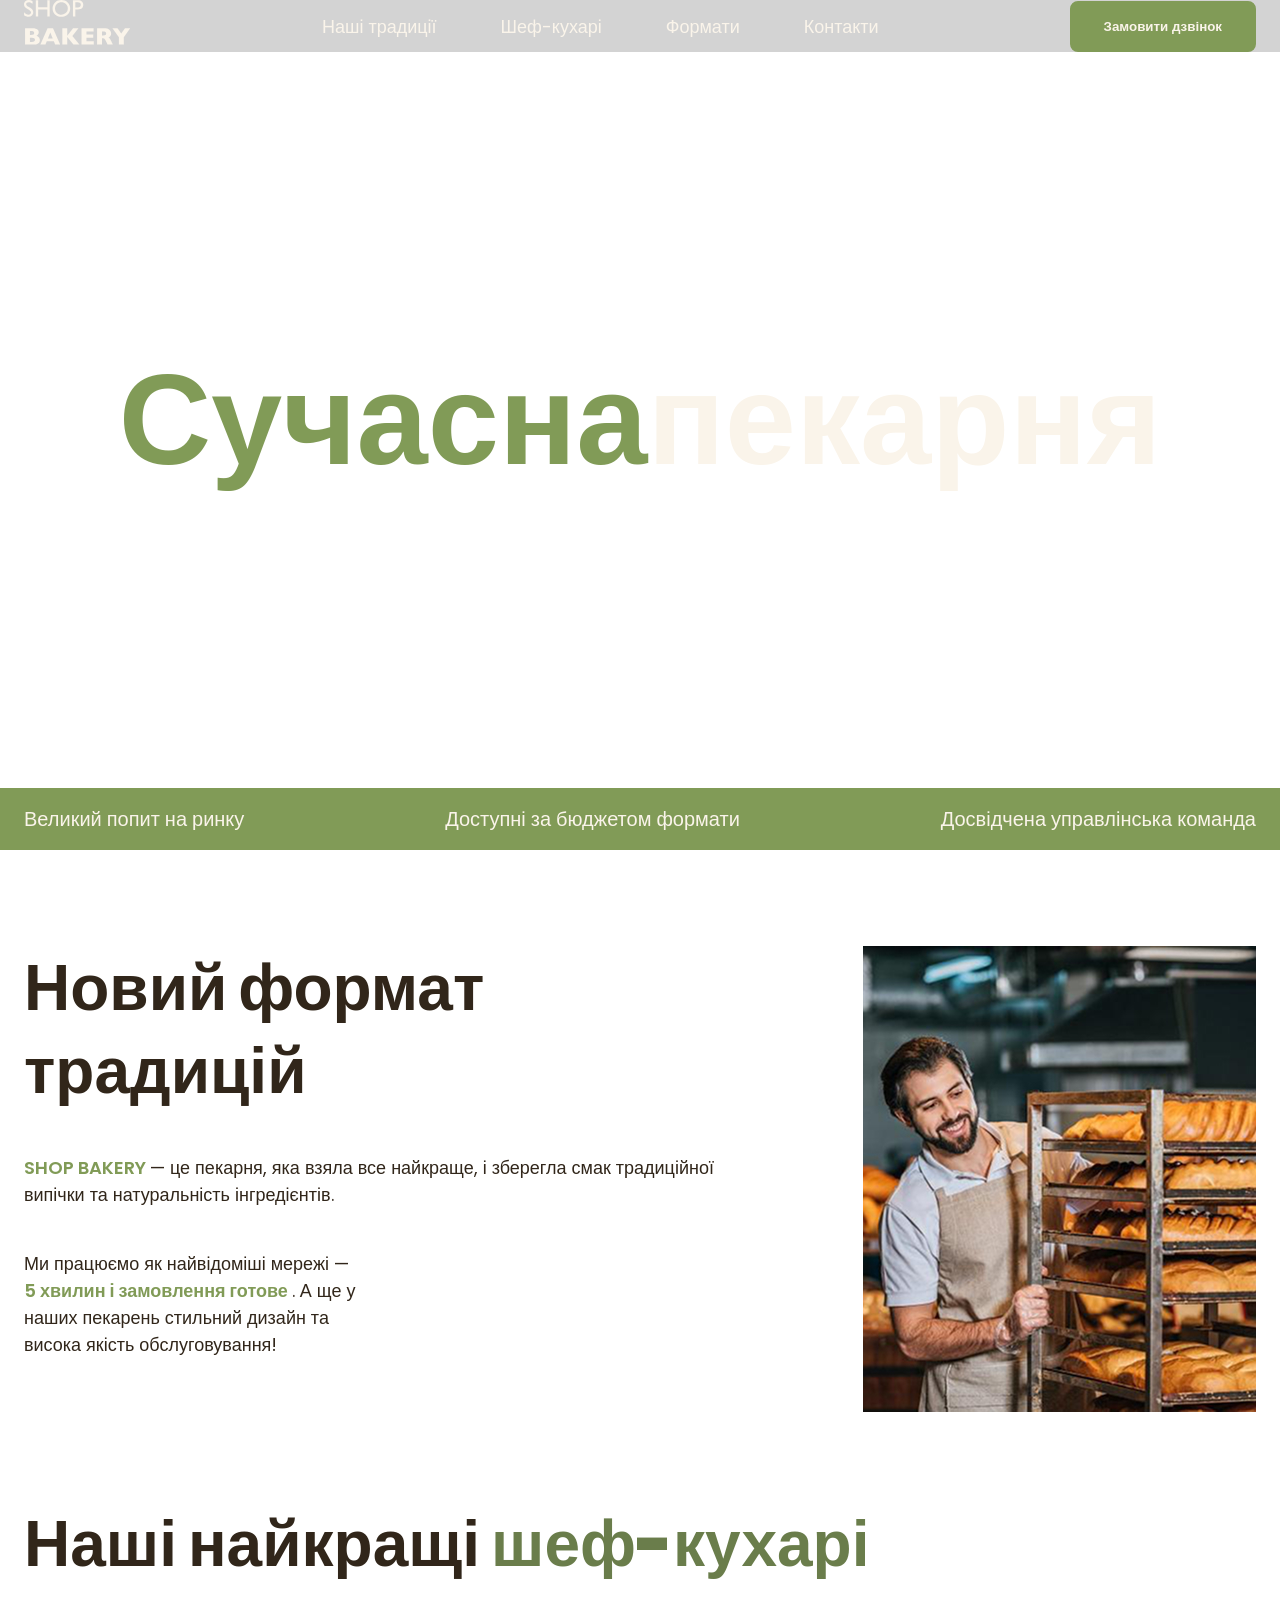
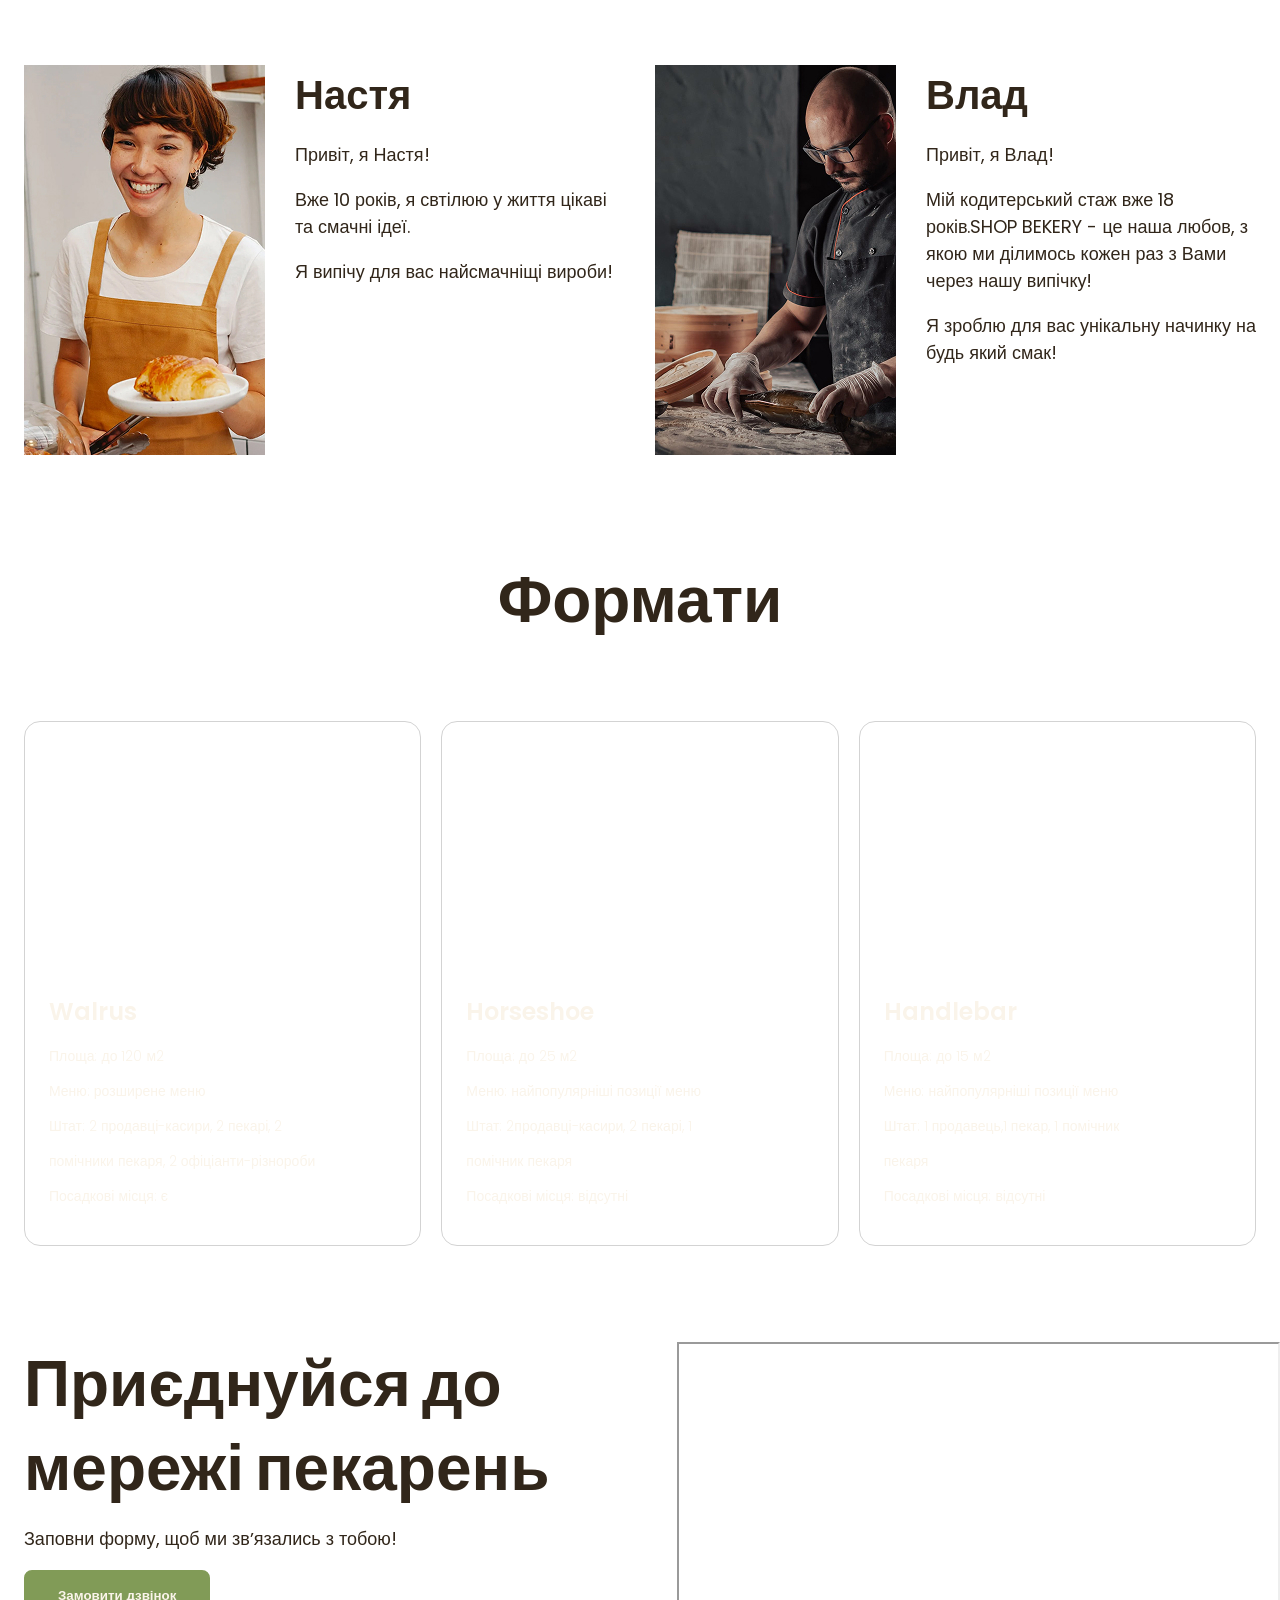
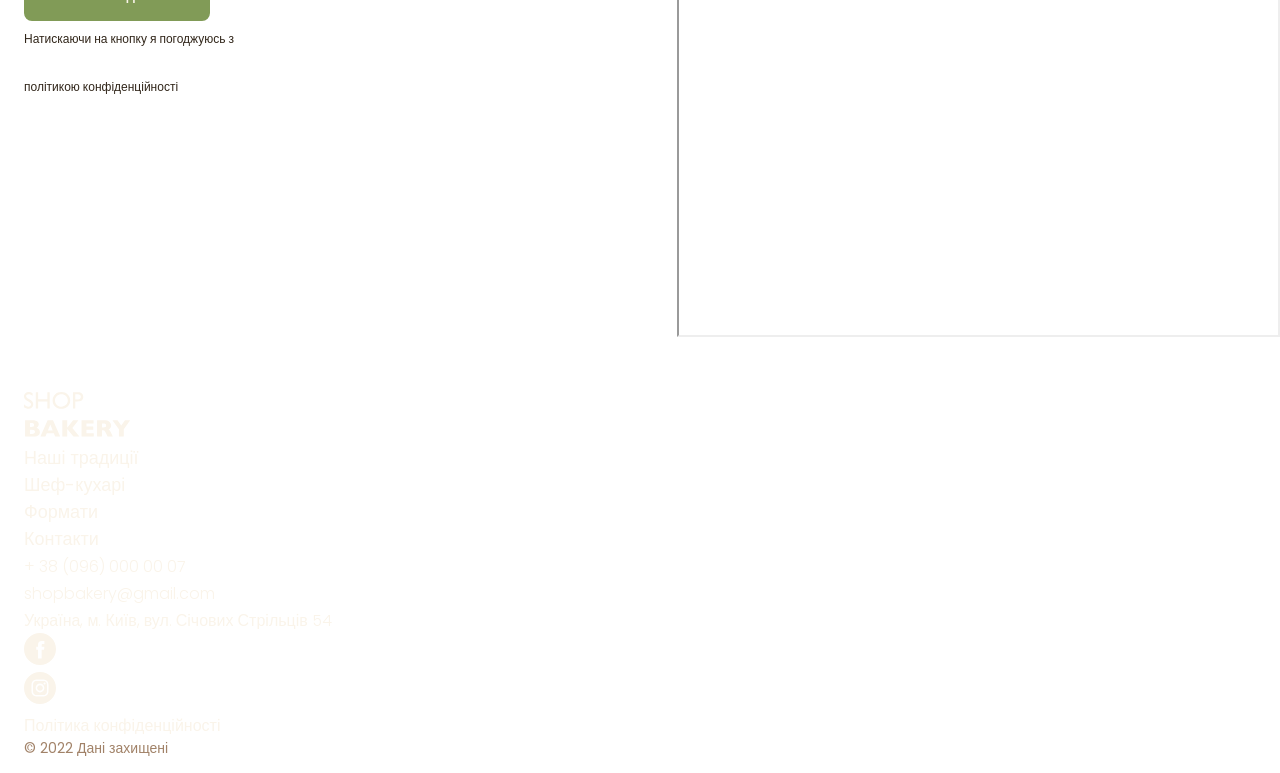
==== index.html @ 3a6d7697 "new css" ====
<!doctype html>
<html lang="uk">
  <head>
    <meta charset="UTF-8" />
    <meta http-equiv="X-UA-Compatible" content="IE=edge" />
    <meta name="viewport" content="width=device-width, initial-scale=1.0" />
    <title>Сучасна пекарня</title>
    <!-- styles -->
    <link rel="stylesheet" href="./css/styles.css" />
  </head>
  <body>
    <header class="header">
      <div class="container">
        <div class="header-container">
          <nav class="header-nav">
            <a href="./">
              <img src="./images/logo.svg" alt="логотип сучасної пекарні" />
            </a>
            <ul class="header-list">
              <li>
                <a class="link" href="#traditions-section">Наші традиції</a>
              </li>
              <li><a class="link" href="#chefs-section">Шеф-кухарі</a></li>
              <li><a class="link" href="#formats-section">Формати</a></li>
              <li><a class="link" href="#contacts-section">Контакти</a></li>
            </ul>
          </nav>
          <button class="button" type="button">Замовити дзвінок</button>
        </div>
      </div>
    </header>
    <main>
      <section class="hero-section">
        <div class="container">
          <h1 class="hero-title"><span class="accent">Сучасна</span>пекарня</h1>
        </div>
      </section>
      <section class="advantages-section" id="advantages-section">
        <div class="container">
          <h2 class="sr-only">Наші переваги</h2>
          <ul class="traditions-list">
            <li class="traditions-item">Великий попит на ринку</li>
            <li class="traditions-item">Доступні за бюджетом формати</li>
            <li class="traditions-item">Досвідчена управлінська команда</li>
          </ul>
        </div>
      </section>
      <section class="traditions-section section" id="traditions-section">
        <div class="container">
          <div class="traditions-container">
            <div class="traditions-content">
              <h2 class="traditions-title sections-title">
                Новий формат традицій
              </h2>
              <p class="sections-text">
                <span class="accent">
                  <span class="accent-uppercase"> shop bakery </span>
                </span>
                — це пекарня, яка взяла все найкраще, і зберегла смак
                традиційної випічки та натуральність інгредієнтів.
              </p>
              <p class="sections-text sections-text-limited">
                Ми працюємо як найвідоміші мережі —
                <span class="accent"> 5 хвилин і замовлення готове </span>. А ще
                у наших пекарень стильний дизайн та висока якість
                обслуговування!
              </p>
            </div>
            <img src="./images/image 1560.jpg" alt="фото сучасної пекарні" />
          </div>
        </div>
      </section>
      <section class="section" id="chefs-section">
        <div class="container">
          <h2 class="chefs-title sections-title">
            Наші найкращі <span class="accent">шеф-кухарі</span>
          </h2>
          <ul class="chefs-list">
            <li class="chef-item">
              <article class="chef">
                <div class="chef-photo">
                  <img
                    src="./images/image 1561.jpg"
                    alt="фото шеф-кухаря один"
                  />
                </div>
                <div class="chef-content">
                  <h3 class="chef-title">Настя</h3>
                  <p>Привіт, я Настя!</p>
                  <p>Вже 10 років, я свтілюю у життя цікаві та смачні ідеї.</p>
                  <p>Я випічу для вас найсмачніщі вироби!</p>
                </div>
              </article>
            </li>
            <li class="chef-item">
              <article class="chef">
                <div class="chef-photo">
                  <img
                    src="./images/image 1562.jpg"
                    alt="фото шеф-кухаря два"
                  />
                </div>
                <div class="chef-content">
                  <h3 class="chef-title">Влад</h3>
                  <p>Привіт, я Влад!</p>
                  <p>
                    Мій кодитерський стаж вже 18 років.SHOP BEKERY - це наша
                    любов, з якою ми ділимось кожен раз з Вами через нашу
                    випічку!
                  </p>
                  <p>Я зроблю для вас унікальну начинку на будь який смак!</p>
                </div>
              </article>
            </li>
          </ul>
        </div>
      </section>
      <section class="section" id="formats-section">
        <div class="container">
          <h2 class="formats-title sections-title">Формати</h2>
          <ul class="formats-list">
            <li class="format-item">
              <article class="format">
                <h3 class="format-title" lang="en">Walrus</h3>
                <div class="format-text">
                  <p>Площа: до 120 м2</p>
                  <p>Меню: розширене меню</p>
                  <p>Штат: 2 продавці-касири, 2 пекарі, 2</p>
                  <p>помічники пекаря, 2 офіціанти-різнороби</p>
                  <p>Посадкові місця: є</p>
                </div>
              </article>
            </li>
            <li class="format-item">
              <article class="format">
                <h3 class="format-title" lang="en">Horseshoe</h3>
                <div class="format-text">
                  <p>Площа: до 25 м2</p>
                  <p>Меню: найпопулярніші позиції меню</p>
                  <p>Штат: 2продавці-касири, 2 пекарі, 1</p>
                  <p>помічник пекаря</p>
                  <p>Посадкові місця: відсутні</p>
                </div>
              </article>
            </li>
            <li class="format-item">
              <article class="format">
                <h3 class="format-title" lang="en">Handlebar</h3>
                <div class="format-text">
                  <p>Площа: до 15 м2</p>
                  <p>Меню: найпопулярніші позиції меню</p>
                  <p>Штат: 1 продавець,1 пекар, 1 помічник</p>
                  <p>пекаря</p>
                  <p>Посадкові місця: відсутні</p>
                </div>
              </article>
            </li>
          </ul>
        </div>
      </section>
      <section class="section contacts-section" id="contacts-section">
        <div class="contacts-form">
          <div class="container">
            <h2 class="contacts-title sections-title">
              Приєднуйся до мережі пекарень
            </h2>
            <p>Заповни форму, щоб ми звʼязались з тобою!</p>
            <button class="button" type="button">Замовити дзвінок</button>
            <div class="contacts-privacy">
              <p>Натискаючи на кнопку я погоджуюсь з</p>
              <p>політикою конфіденційності</p>
            </div>
          </div>
        </div>
          <div class="contacts-map">
          <iframe
            src="https://www.google.com/maps/embed?pb=!1m18!1m12!1m3!1d2540.163630435275!2d30.48869837701277!3d50.45667757159344!2m3!1f0!2f0!3f0!3m2!1i1024!2i768!4f13.1!3m3!1m2!1s0x40d4ce637c006b2d%3A0xaf86385f19996ff0!2z0LLRg9C70LjRhtGPINCh0ZbRh9C-0LLQuNGFINCh0YLRgNGW0LvRjNGG0ZbQsiwgNTQsINCa0LjRl9CyLCDQo9C60YDQsNGX0L3QsCwgMDIwMDA!5e0!3m2!1suk!2spl!4v1793106865153!5m2!1suk!2spl"
            width="603"
            height="595"
            allowfullscreen=""
            loading="lazy"
            referrerpolicy="strict-origin-when-cross-origin"
          ></iframe>
          </div>
      </section>
    </main>
    <footer>
      <div class="container">
        <nav>
          <a href="./">
            <img src="./images/logo.svg" alt="логотип сучасної пекарні" />
          </a>
          <ul>
            <li>
              <a class="link" href="#traditions-section">Наші традиції</a>
            </li>
            <li><a class="link" href="#chefs-section">Шеф-кухарі</a></li>
            <li><a class="link" href="#formats-section">Формати</a></li>
            <li><a class="link" href="#contacts-section">Контакти</a></li>
          </ul>
        </nav>
        <address>
          <ul>
            <li>
              <a class="address-link" href="tel:+380960000007"
                >+ 38 (096) 000 00 07</a
              >
            </li>
            <li>
              <a class="address-link" href="mailto:shopbakery@gmail.com"
                >shopbakery@gmail.com</a
              >
            </li>
            <li>
              <a
                class="address-link"
                href="https://maps.app.goo.gl/ppTFsQe8NmtuJopc6"
                target="_blank"
              >
                Україна, м. Київ, вул. Січових Стрільців 54
              </a>
            </li>
            <li>
              <a href="#">
                <img
                  src="./images/facebook_black_logo_icon_147136 1.svg"
                  alt="логотип фейсбука"
                />
              </a>
            </li>
            <li>
              <a href="#">
                <img
                  src="./images/instagram_black_logo_icon_147122 1.svg"
                  alt="логотип інстаграму"
                />
              </a>
            </li>
          </ul>
          <a class="address-link" href="#" target="_blank"
            >Політика конфіденційності</a
          >
          <p class="address-copyright">&copy; 2022 Дані захищені</p>
        </address>
      </div>
    </footer>
  </body>
</html>
---- css/styles.css ----
/* css variables */
@font-face {
    font-display: swap;
    font-family: 'Poppins';
    font-style: normal;
    font-weight: 300;
    src: url('../fonts/poppins-v24-latin-300.woff2') format('woff2');
}

@font-face {
    font-display: swap;
    font-family: 'Poppins';
    font-style: normal;
    font-weight: 400;
    src: url('../fonts/poppins-v24-latin-regular.woff2') format('woff2');
} 

@font-face {
    font-display: swap;
    font-family: 'Poppins';
    font-style: normal;
    font-weight: 600;
    src: url('../fonts/poppins-v24-latin-600.woff2') format('woff2');
}

@font-face {
    font-display: swap;
    font-family: 'Poppins';
    font-style: normal;
    font-weight: 900;
    src: url('../fonts/poppins-v24-latin-900.woff2') format('woff2');
}

:root{
    --color-brand: #819B57 ;
    --color-brand-dark: #6A7D4B;
    --color-primary-dark: #31261A;
    --color-primary-white: #FAF4EA;
}

/* base */
* {
    box-sizing: border-box;
}

body {
    color: var(--color-primary-dark);
    font-family: "Poppins", sans-serif;
    font-size: 18px;
    font-weight: 400;
    line-height: 1.5;
    margin: 0;
}

h1, h2, h3, h4, h5, h6, p{
    margin-top: 0;
}

address {
    font-style: normal;
}

ul{
    margin: 0;
    padding: 0;
    list-style-type: none;
}

.sr-only {
position:absolute;
left:-10000px;
top:auto;
width:1px;
height:1px;
overflow:hidden;
}

.section{
    padding: 48px 0;
}

.container{
    width: 100%;
    max-width: 1288px;
    margin: 0 auto;
    padding: 0 24px;
}
/* buttons */
.button {
    padding: 16px 32px;
    color: var(--color-primary-white);
    font-weight: 600;
    background-color: var(--color-brand);
    border: 2px solid var(--color-brand);
    border-radius: 8px;
    cursor: pointer;
}

.button:hover {
    color: var(--color-brand-dark);
    background-color: transparent;
}
/* links */
 .link {
    color: var(--color-primary-white);
    text-decoration: none;
 }

 .link:hover {
    color: var(--color-brand);
 }  

 /*header*/
    .header {
        background-color: lightgrey;
    }

    .header-container {
        display: flex;
        align-items: center;
        gap: 40px;
    }

    .header-nav {
        display: flex;
        align-items: center;
        flex-grow: 1;
        gap: 40px;
    }

    .header-list {
        display: flex;
        gap: 64px;
        flex-grow: 1;
        justify-content: center;
    }
/*hero-section*/
 .hero-section {
   padding: 272px 0 ;
 }

 .hero-title {
    margin-bottom: 0;
    color: var(--color-primary-white);
    text-align: center;
    font-size: 128px;
    font-weight: 900;
    font-style: black;
 }

 .hero-title .accent {
    color: var(--color-brand);
 }
/*advantages-section*/
 .advantages-section {
    padding: 16px 0;
    background-color: var(--color-brand);
 }

 .traditions-section {
    padding-top: 96px;
 }

 .traditions-list {
    display: flex;
    justify-content: space-between;
    gap: 40px;

.traditions-item {
        color: var(--color-primary-white);
        font-weight: 300;
        font-size: 20px;
    }
 }
/*sections-title*/
.sections-title {
    font-size: 64px;
    font-weight: 900;
    line-height: 1.3;
    color: var(--color-primary-dark);
    }

.sections-title .accent {
    font-size: 64px;
    font-weight: 900;
    line-height: 1.3;
    color: var(--color-brand-dark);
}

/*sections-traditions*/
.traditions-section {
    padding-top: 96px;
    padding-bottom: 42px;
}

.traditions-container {
    display: flex;
    justify-content: space-between;
    gap: 40px;
}

.traditions-content {
    max-width: 710px;
}

.traditions-title {
    margin-bottom: 42px;
}

.sections-text {
    color: var(--color-primary-dark);
    margin-bottom: 42px;
}   

.sections-text .accent {
    color: var(--color-brand);
    font-weight: 600;
}

.sections-text .accent-uppercase {
    text-transform: uppercase;
}

.sections-text-limited {
  max-width: 340px;
  margin-bottom: 52px;
}

/*chefs-section*/
 .chefs-list {
    display: flex;
    gap: 30px;
 }
 
.chef{
    display: flex;
    gap: 30px;
}

.chef-item {
   flex-basis:calc((100%-30px) /2);
}

.chef-content {
    max-width: 334px;
}
.chefs-title {
    margin-bottom: 80px;
}
.chef-title {
    margin-bottom: 16px;
    font-size: 40px;
    font-weight: 600;
}

/*format-section*/
.formats-title {
    text-align: center;
    margin-bottom: 80px;
}

.formats-list {
    display: flex;
    gap: 20px;
    flex-wrap: wrap;
}

.format-item {
    flex-basis:calc((100% - 40px) / 3);
}

.format {
    color: var(--color-primary-white);
    padding: 24px;
    border: 1px solid lightgrey; /*remove*/
    border-radius: 16px;
}

.format-title {
    margin-top: 248px;
    margin-bottom: 16px;
    font-size: 24px;
    font-weight: 600;
}

.format-text {
    font-size: 14px;
    font-weight: 300;
}

/*contact-section*/
.contacts-section{
    display: flex;
}
.contacts-title {
    margin-bottom: 16px;
}

.contacts-privacy {
    font-size: 12px;
    font-weight: 400;
    line-height: 3;
}

/* footer*/
.address-link {
    color: var(--color-primary-white);
    font-size: 16px;
    font-weight: 300;
    text-decoration: none;
}

.address-link:hover {
    color: var(--color-brand);
}

.address-copyright{
    color:#A18268;
    font-size: 14px;
}
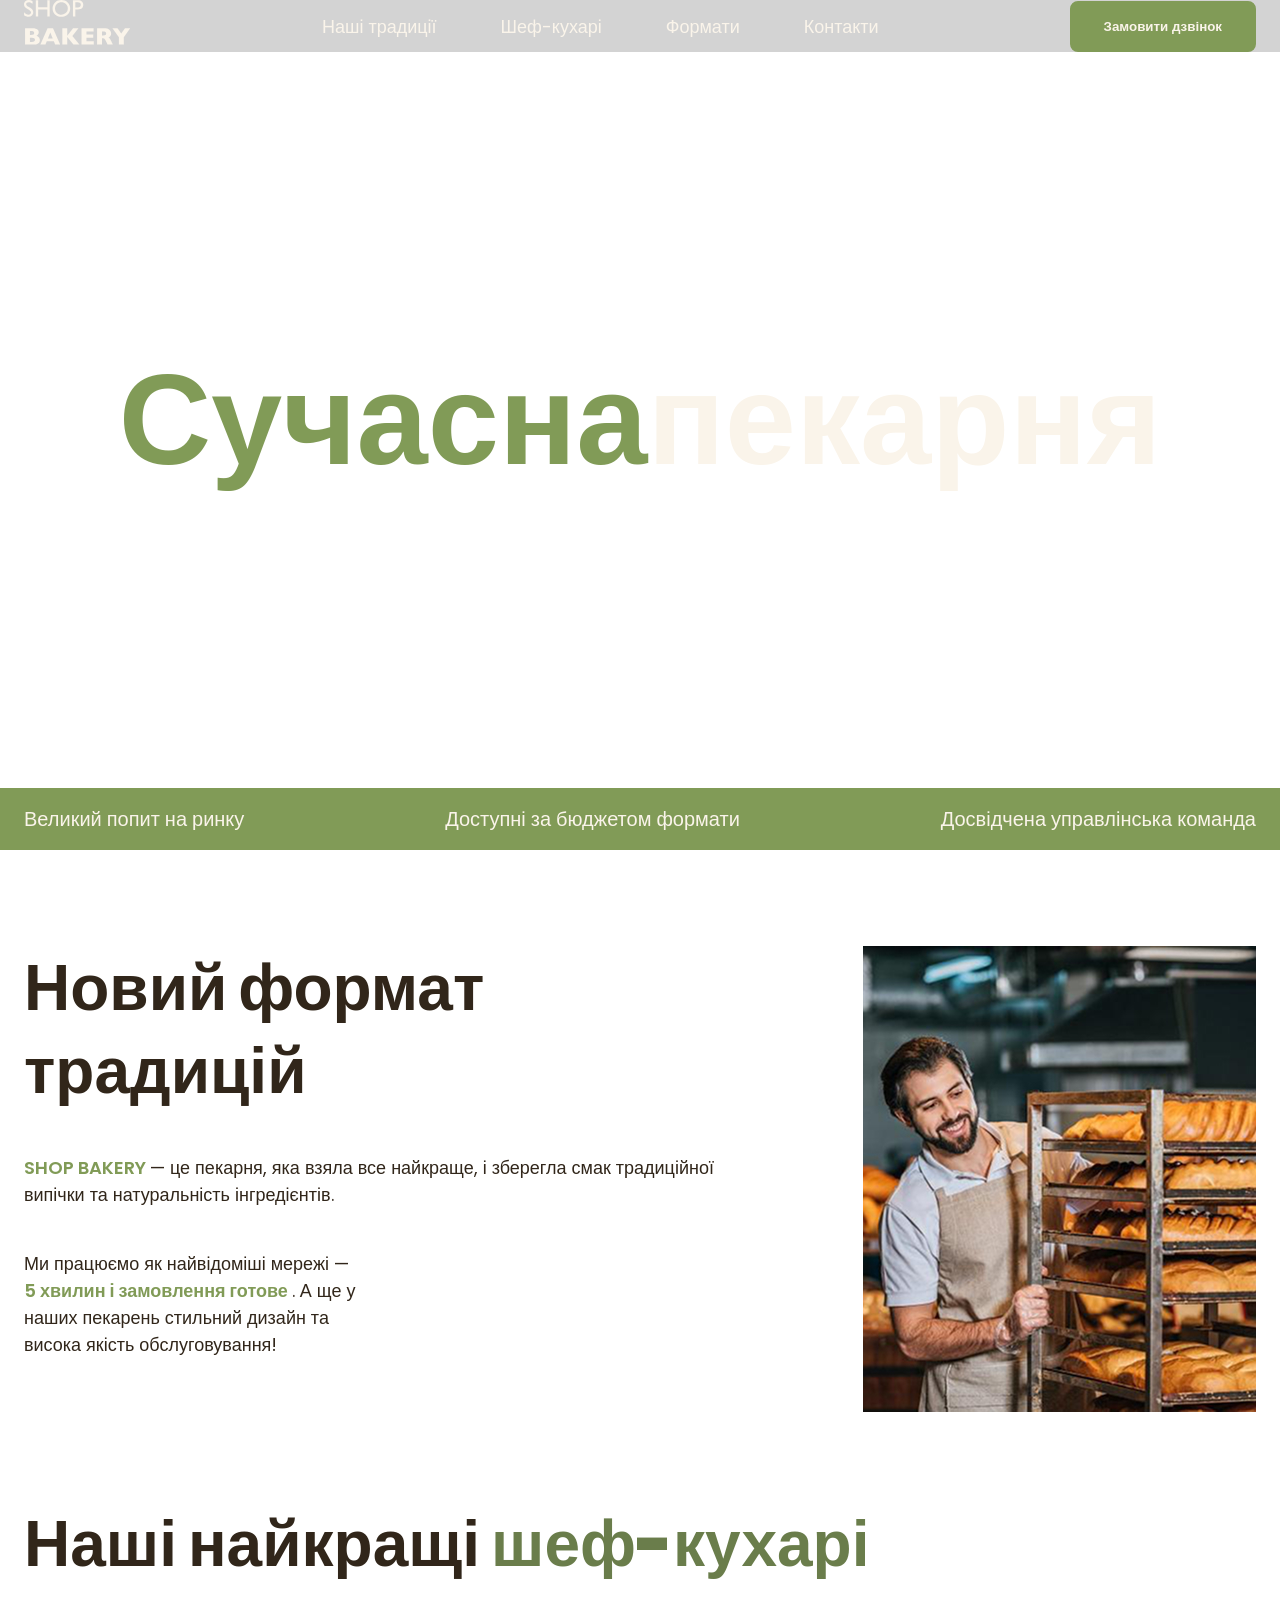
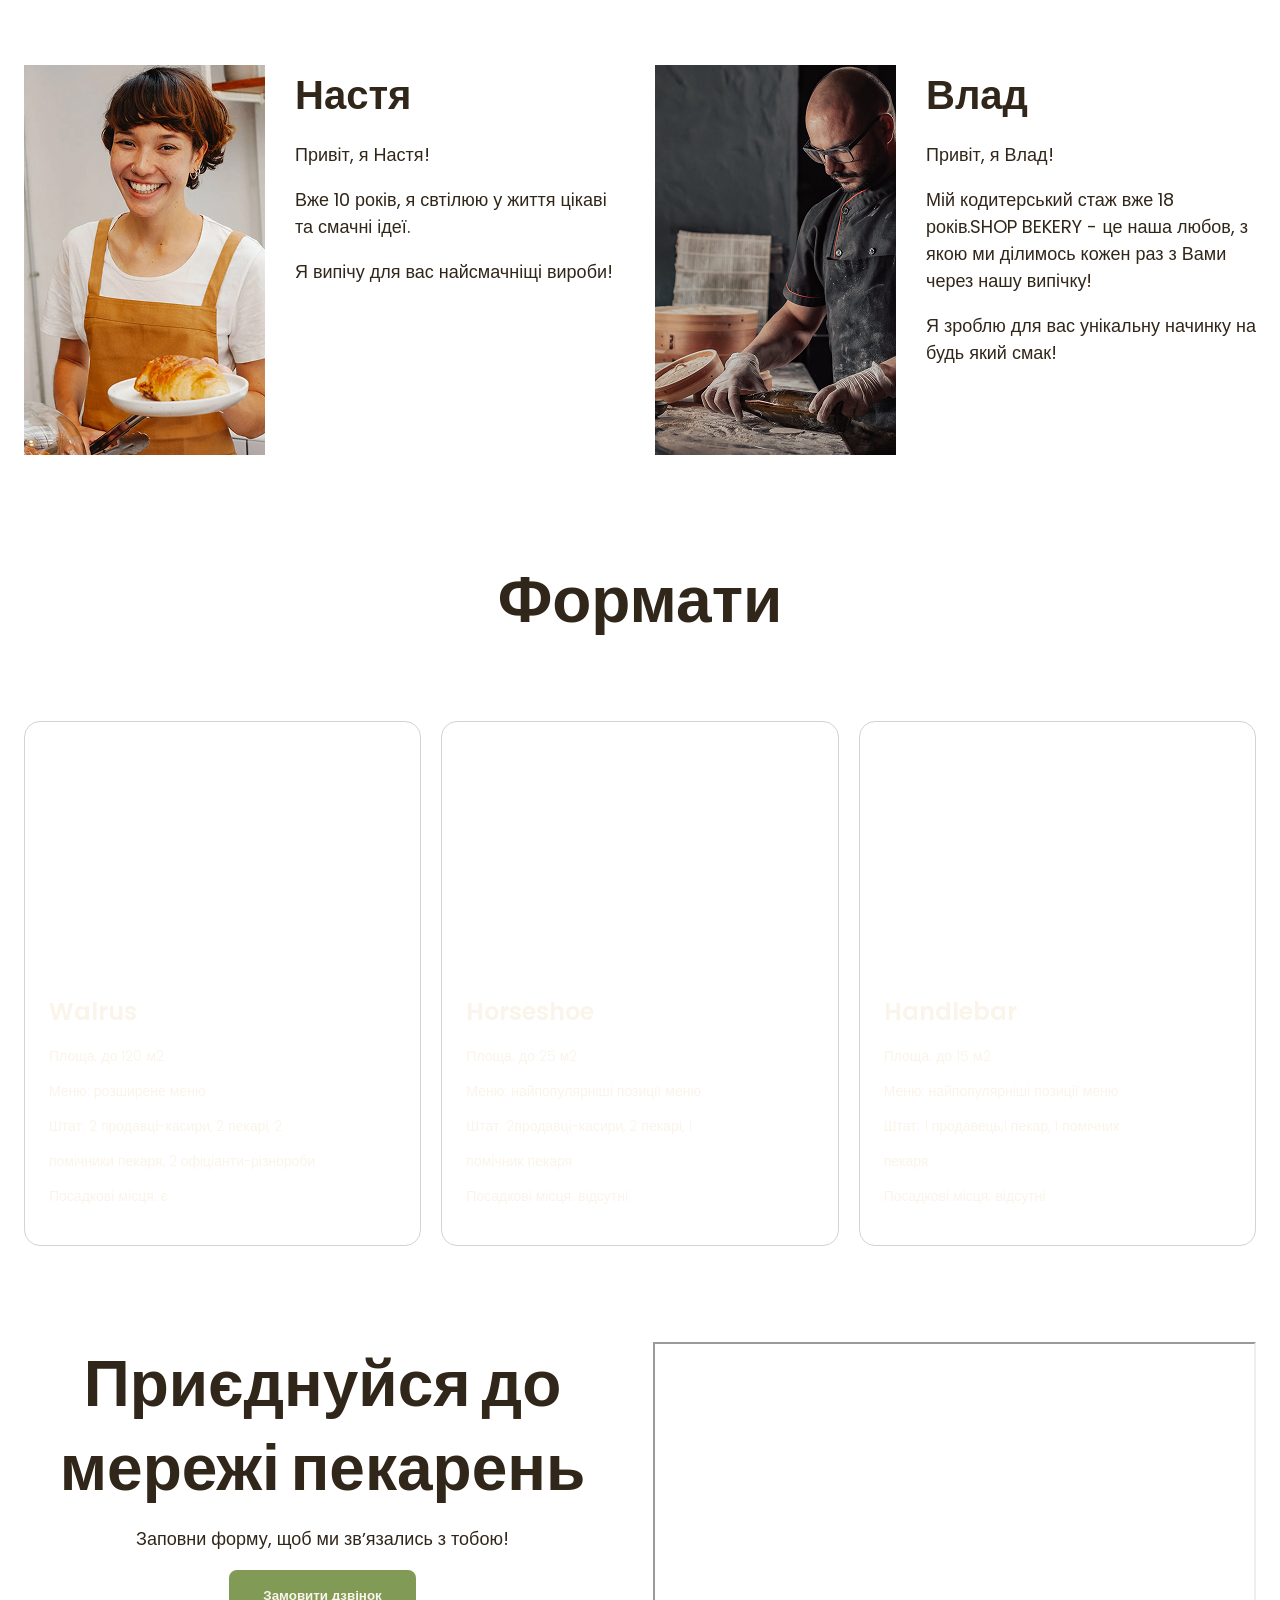
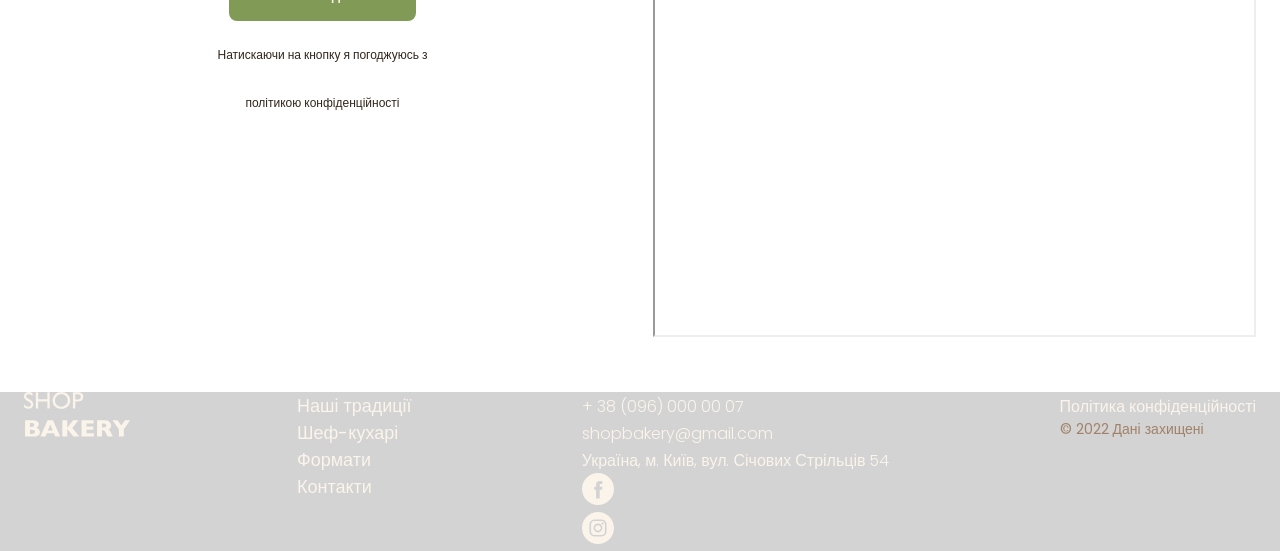
==== commit d3aea55d: "new flex elements" ====
--- a/index.html
+++ b/index.html
@@ -159,19 +159,19 @@
         </div>
       </section>
       <section class="section contacts-section" id="contacts-section">
+        <div class="container contacts-container">
         <div class="contacts-form">
-          <div class="container">
             <h2 class="contacts-title sections-title">
               Приєднуйся до мережі пекарень
             </h2>
-            <p>Заповни форму, щоб ми звʼязались з тобою!</p>
-            <button class="button" type="button">Замовити дзвінок</button>
+            <p class="contacts-form-disription">Заповни форму, щоб ми звʼязались з тобою!</p>
+            <button class="button contacts-button" type="button">Замовити дзвінок</button>
             <div class="contacts-privacy">
               <p>Натискаючи на кнопку я погоджуюсь з</p>
               <p>політикою конфіденційності</p>
             </div>
           </div>
-        </div>
+        
           <div class="contacts-map">
           <iframe
             src="https://www.google.com/maps/embed?pb=!1m18!1m12!1m3!1d2540.163630435275!2d30.48869837701277!3d50.45667757159344!2m3!1f0!2f0!3f0!3m2!1i1024!2i768!4f13.1!3m3!1m2!1s0x40d4ce637c006b2d%3A0xaf86385f19996ff0!2z0LLRg9C70LjRhtGPINCh0ZbRh9C-0LLQuNGFINCh0YLRgNGW0LvRjNGG0ZbQsiwgNTQsINCa0LjRl9CyLCDQo9C60YDQsNGX0L3QsCwgMDIwMDA!5e0!3m2!1suk!2spl!4v1793106865153!5m2!1suk!2spl"
@@ -182,14 +182,19 @@
             referrerpolicy="strict-origin-when-cross-origin"
           ></iframe>
           </div>
+          </div>
       </section>
     </main>
-    <footer>
+    <footer class="footer-section">
       <div class="container">
-        <nav>
+        <div class="footer-container">
+        <nav class="footer-nav">
+          <div class="footer-logo">
           <a href="./">
             <img src="./images/logo.svg" alt="логотип сучасної пекарні" />
           </a>
+          </div>
+          <div class="footer-link">
           <ul>
             <li>
               <a class="link" href="#traditions-section">Наші традиції</a>
@@ -198,7 +203,9 @@
             <li><a class="link" href="#formats-section">Формати</a></li>
             <li><a class="link" href="#contacts-section">Контакти</a></li>
           </ul>
+          </div>
         </nav>
+        <div class="footer-address">
         <address>
           <ul>
             <li>
@@ -212,13 +219,7 @@
               >
             </li>
             <li>
-              <a
-                class="address-link"
-                href="https://maps.app.goo.gl/ppTFsQe8NmtuJopc6"
-                target="_blank"
-              >
-                Україна, м. Київ, вул. Січових Стрільців 54
-              </a>
+              <a class="address-link" href="https://maps.app.goo.gl/ppTFsQe8NmtuJopc6" target="_blank" > Україна, м. Київ, вул. Січових Стрільців 54 </a>
             </li>
             <li>
               <a href="#">
@@ -237,11 +238,12 @@
               </a>
             </li>
           </ul>
-          <a class="address-link" href="#" target="_blank"
-            >Політика конфіденційності</a
-          >
+          </div>
+          <div class="footer-copyright">
+          <a class="address-link" href="#" target="_blank">Політика конфіденційності</a>
           <p class="address-copyright">&copy; 2022 Дані захищені</p>
         </address>
+        </div>
       </div>
     </footer>
   </body>
--- a/css/styles.css
+++ b/css/styles.css
@@ -289,20 +289,54 @@
 }
 
 /*contact-section*/
-.contacts-section{
-    display: flex;
+.contacts-container{
+    display: flex;
+    gap: 32px;
 }
 .contacts-title {
+    text-align: center;
     margin-bottom: 16px;
 }
 
+.contacts-form-disription{
+    text-align: center;
+}
+
+.contacts-button {
+    display: block;
+    margin: 0 auto;
+    margin-bottom: 16px;
+ }
+
 .contacts-privacy {
+    text-align: center;
     font-size: 12px;
     font-weight: 400;
     line-height: 3;
 }
 
 /* footer*/
+.footer-section{
+    background-color: lightgrey;
+}
+
+.footer-container {
+    display: flex;
+    gap: 166px;
+}
+
+.footer-nav{
+    display: flex;
+    flex-grow: 1;
+    gap: 166px;
+}
+
+.footer-address {
+    display: flex;
+    flex-grow: 1;
+    gap: 166px;
+}
+
 .address-link {
     color: var(--color-primary-white);
     font-size: 16px;
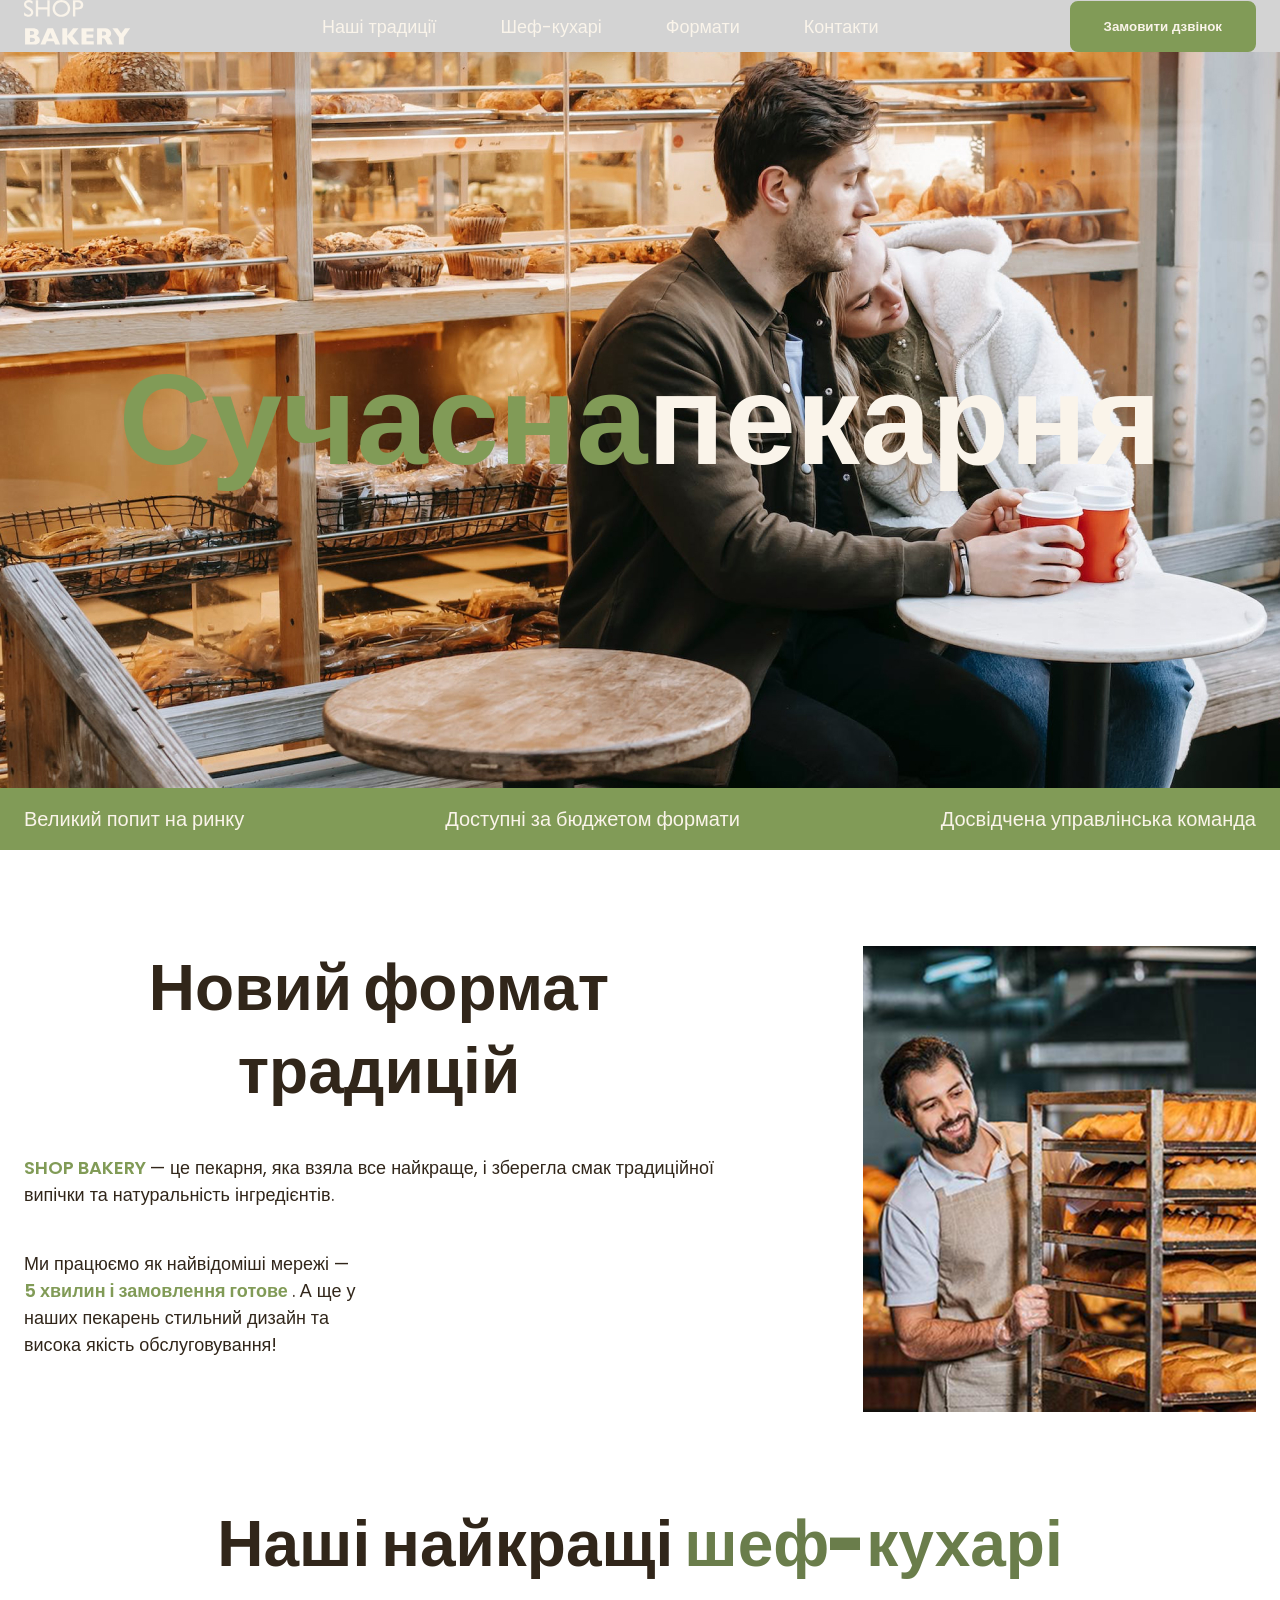
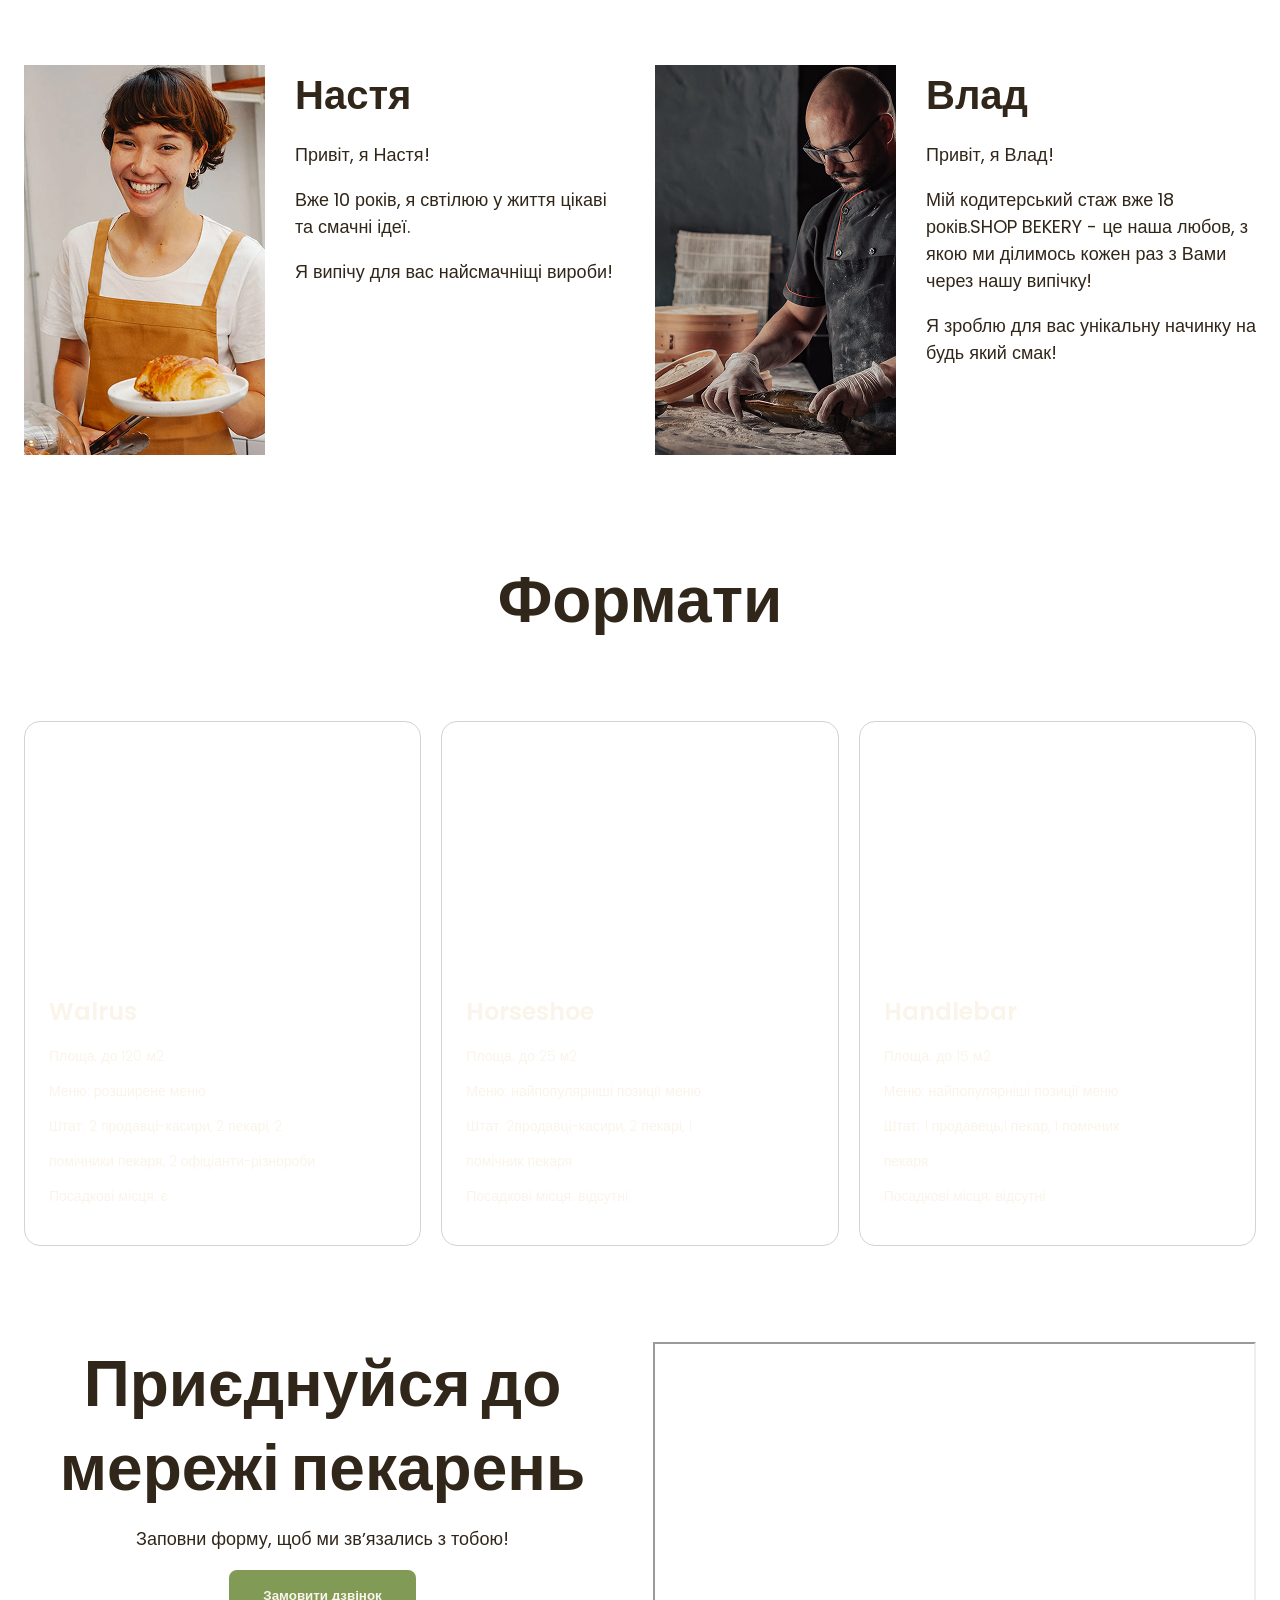
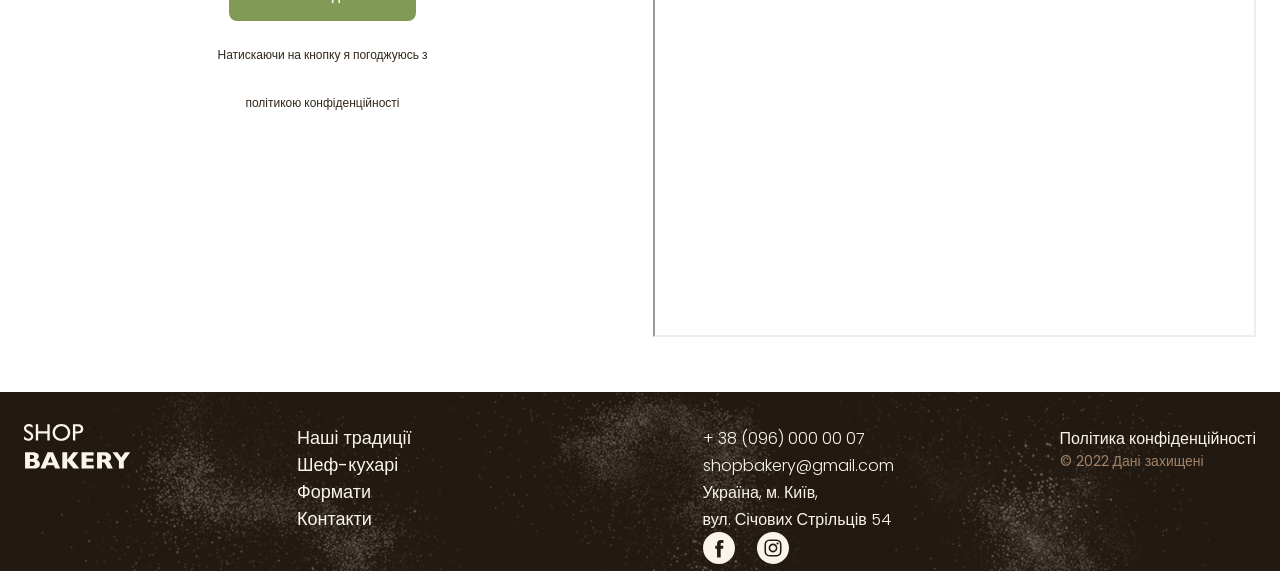
==== commit e366db52: "new style background" ====
--- a/index.html
+++ b/index.html
@@ -160,89 +160,105 @@
       </section>
       <section class="section contacts-section" id="contacts-section">
         <div class="container contacts-container">
-        <div class="contacts-form">
+          <div class="contacts-form">
             <h2 class="contacts-title sections-title">
               Приєднуйся до мережі пекарень
             </h2>
-            <p class="contacts-form-disription">Заповни форму, щоб ми звʼязались з тобою!</p>
-            <button class="button contacts-button" type="button">Замовити дзвінок</button>
+            <p class="contacts-form-disription">
+              Заповни форму, щоб ми звʼязались з тобою!
+            </p>
+            <button class="button contacts-button" type="button">
+              Замовити дзвінок
+            </button>
             <div class="contacts-privacy">
               <p>Натискаючи на кнопку я погоджуюсь з</p>
               <p>політикою конфіденційності</p>
             </div>
           </div>
-        
+
           <div class="contacts-map">
-          <iframe
-            src="https://www.google.com/maps/embed?pb=!1m18!1m12!1m3!1d2540.163630435275!2d30.48869837701277!3d50.45667757159344!2m3!1f0!2f0!3f0!3m2!1i1024!2i768!4f13.1!3m3!1m2!1s0x40d4ce637c006b2d%3A0xaf86385f19996ff0!2z0LLRg9C70LjRhtGPINCh0ZbRh9C-0LLQuNGFINCh0YLRgNGW0LvRjNGG0ZbQsiwgNTQsINCa0LjRl9CyLCDQo9C60YDQsNGX0L3QsCwgMDIwMDA!5e0!3m2!1suk!2spl!4v1793106865153!5m2!1suk!2spl"
-            width="603"
-            height="595"
-            allowfullscreen=""
-            loading="lazy"
-            referrerpolicy="strict-origin-when-cross-origin"
-          ></iframe>
+            <iframe
+              src="https://www.google.com/maps/embed?pb=!1m18!1m12!1m3!1d2540.163630435275!2d30.48869837701277!3d50.45667757159344!2m3!1f0!2f0!3f0!3m2!1i1024!2i768!4f13.1!3m3!1m2!1s0x40d4ce637c006b2d%3A0xaf86385f19996ff0!2z0LLRg9C70LjRhtGPINCh0ZbRh9C-0LLQuNGFINCh0YLRgNGW0LvRjNGG0ZbQsiwgNTQsINCa0LjRl9CyLCDQo9C60YDQsNGX0L3QsCwgMDIwMDA!5e0!3m2!1suk!2spl!4v1793106865153!5m2!1suk!2spl"
+              width="603"
+              height="595"
+              allowfullscreen=""
+              loading="lazy"
+              referrerpolicy="strict-origin-when-cross-origin"
+            ></iframe>
           </div>
-          </div>
+        </div>
       </section>
     </main>
     <footer class="footer-section">
       <div class="container">
         <div class="footer-container">
-        <nav class="footer-nav">
-          <div class="footer-logo">
-          <a href="./">
-            <img src="./images/logo.svg" alt="логотип сучасної пекарні" />
-          </a>
-          </div>
-          <div class="footer-link">
-          <ul>
-            <li>
-              <a class="link" href="#traditions-section">Наші традиції</a>
-            </li>
-            <li><a class="link" href="#chefs-section">Шеф-кухарі</a></li>
-            <li><a class="link" href="#formats-section">Формати</a></li>
-            <li><a class="link" href="#contacts-section">Контакти</a></li>
-          </ul>
-          </div>
-        </nav>
-        <div class="footer-address">
-        <address>
-          <ul>
-            <li>
-              <a class="address-link" href="tel:+380960000007"
-                >+ 38 (096) 000 00 07</a
-              >
-            </li>
-            <li>
-              <a class="address-link" href="mailto:shopbakery@gmail.com"
-                >shopbakery@gmail.com</a
-              >
-            </li>
-            <li>
-              <a class="address-link" href="https://maps.app.goo.gl/ppTFsQe8NmtuJopc6" target="_blank" > Україна, м. Київ, вул. Січових Стрільців 54 </a>
-            </li>
-            <li>
-              <a href="#">
-                <img
-                  src="./images/facebook_black_logo_icon_147136 1.svg"
-                  alt="логотип фейсбука"
-                />
+          <nav class="footer-nav">
+            <div class="footer-logo">
+              <a href="./">
+                <img src="./images/logo.svg" alt="логотип сучасної пекарні" />
               </a>
-            </li>
-            <li>
-              <a href="#">
-                <img
-                  src="./images/instagram_black_logo_icon_147122 1.svg"
-                  alt="логотип інстаграму"
-                />
-              </a>
-            </li>
-          </ul>
-          </div>
-          <div class="footer-copyright">
-          <a class="address-link" href="#" target="_blank">Політика конфіденційності</a>
-          <p class="address-copyright">&copy; 2022 Дані захищені</p>
-        </address>
+            </div>
+            <div class="footer-link">
+              <ul>
+                <li>
+                  <a class="link" href="#traditions-section">Наші традиції</a>
+                </li>
+                <li><a class="link" href="#chefs-section">Шеф-кухарі</a></li>
+                <li><a class="link" href="#formats-section">Формати</a></li>
+                <li><a class="link" href="#contacts-section">Контакти</a></li>
+              </ul>
+            </div>
+          </nav>
+
+          <address>
+            <div class="footer-address">
+              <ul >
+                <li>
+                  <a class="address-link" href="tel:+380960000007"
+                    >+ 38 (096) 000 00 07</a
+                  >
+                </li>
+                <li>
+                  <a class="address-link" href="mailto:shopbakery@gmail.com"
+                    >shopbakery@gmail.com</a
+                  >
+                </li>
+                <li>
+                  <a
+                    class="address-link"
+                    href="https://maps.app.goo.gl/ppTFsQe8NmtuJopc6"
+                    target="_blank"
+                  >
+                    Україна, м. Київ, <br> вул. Січових Стрільців 54
+                  </a>
+                </li>
+                <div class="footer-cocial-link">
+                  <li>
+                    <a href="#">
+                      <img
+                        src="./images/facebook_black_logo_icon_147136 1.svg"
+                        alt="логотип фейсбука"
+                      />
+                    </a>
+                  </li>
+                  <li>
+                    <a href="#">
+                      <img
+                        src="./images/instagram_black_logo_icon_147122 1.svg"
+                        alt="логотип інстаграму"
+                      />
+                    </a>
+                  </li>
+                </div>
+              </ul>
+              <div class="footer-copyright">
+                <a class="address-link" href="#" target="_blank"
+                  >Політика конфіденційності</a
+                >
+                <p class="address-copyright">&copy; 2022 Дані захищені</p>
+              </div>
+            </div>
+          </address>
         </div>
       </div>
     </footer>
--- a/css/styles.css
+++ b/css/styles.css
@@ -137,6 +137,10 @@
 /*hero-section*/
  .hero-section {
    padding: 272px 0 ;
+   background-image:url(/images/hero-section-background.jpg) ;
+   background-repeat: no-repeat;
+   background-position: center top;
+   background-size: cover;
  }
 
  .hero-title {
@@ -174,6 +178,7 @@
  }
 /*sections-title*/
 .sections-title {
+    text-align: center;
     font-size: 64px;
     font-weight: 900;
     line-height: 1.3;
@@ -317,7 +322,12 @@
 
 /* footer*/
 .footer-section{
-    background-color: lightgrey;
+    background-image: url(/images/footer.png);
+    background-color: var(--color-primary-dark);
+    background-repeat: no-repeat;
+    background-size: cover;
+    background-position: center;
+
 }
 
 .footer-container {
@@ -326,15 +336,24 @@
 }
 
 .footer-nav{
+    margin-top: 32px;
     display: flex;
     flex-grow: 1;
     gap: 166px;
 }
 
 .footer-address {
+    margin-top: 32px;
+
     display: flex;
     flex-grow: 1;
     gap: 166px;
+}
+
+.footer-cocial-link {
+    display: flex;
+    gap: 22px
+;
 }
 
 .address-link {
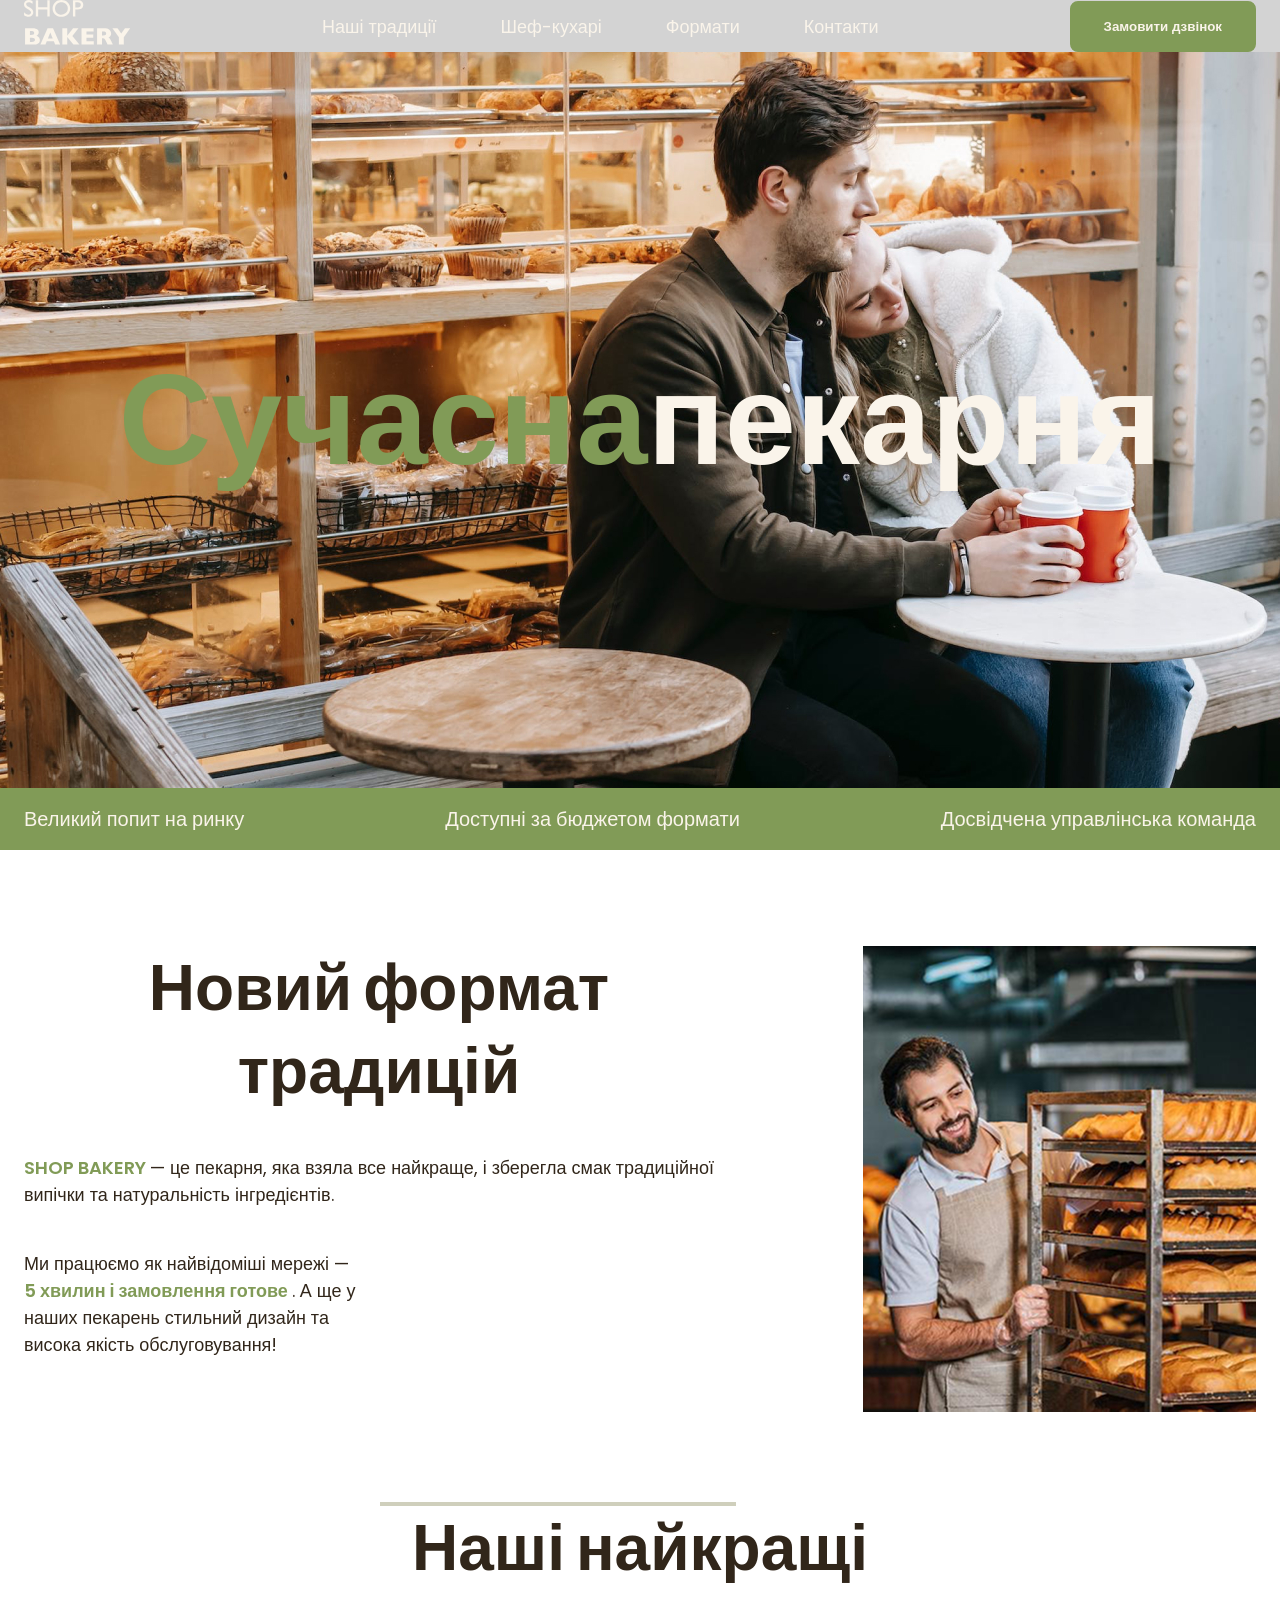
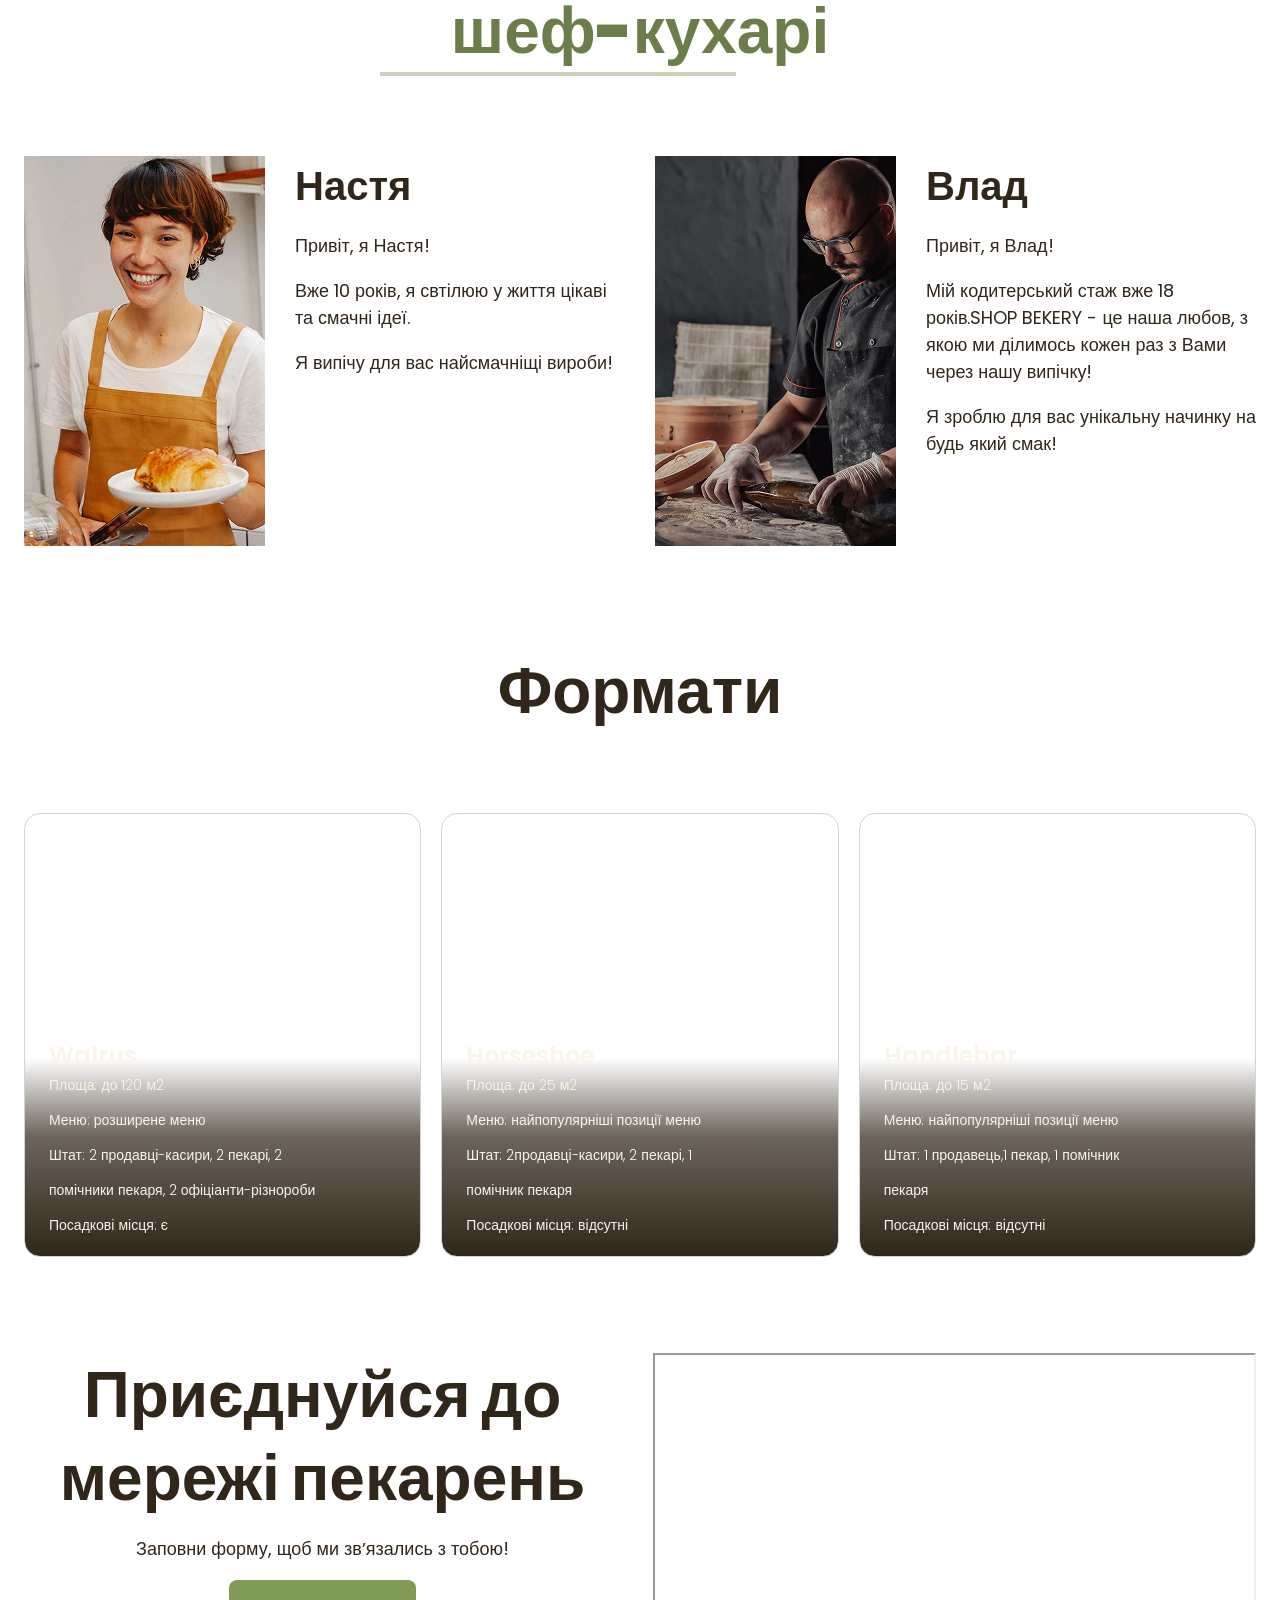
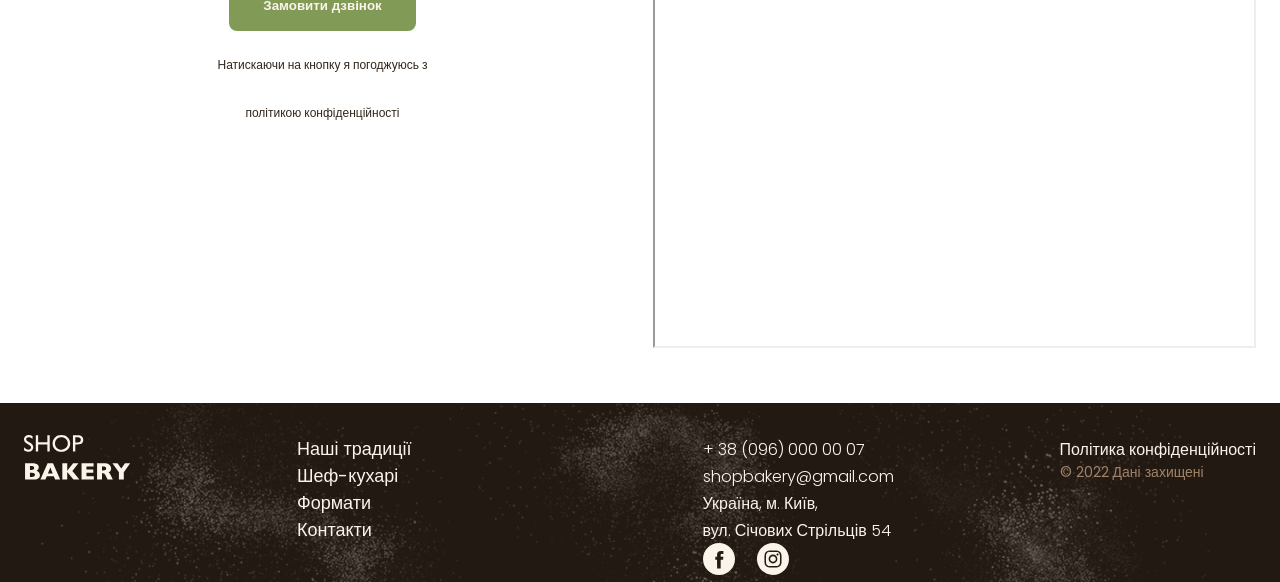
==== commit 27278be1: "new style css" ====
--- a/index.html
+++ b/index.html
@@ -49,7 +49,7 @@
         <div class="container">
           <div class="traditions-container">
             <div class="traditions-content">
-              <h2 class="traditions-title sections-title">
+              <h2 class="traditions-title sections-title centered">
                 Новий формат традицій
               </h2>
               <p class="sections-text">
@@ -72,7 +72,7 @@
       </section>
       <section class="section" id="chefs-section">
         <div class="container">
-          <h2 class="chefs-title sections-title">
+          <h2 class="chefs-title sections-title centered">
             Наші найкращі <span class="accent">шеф-кухарі</span>
           </h2>
           <ul class="chefs-list">
--- a/css/styles.css
+++ b/css/styles.css
@@ -36,6 +36,7 @@
     --color-brand-dark: #6A7D4B;
     --color-primary-dark: #31261A;
     --color-primary-white: #FAF4EA;
+    --color-decore:#CFCFBC;
 }
 
 /* base */
@@ -85,6 +86,7 @@
     margin: 0 auto;
     padding: 0 24px;
 }
+
 /* buttons */
 .button {
     padding: 16px 32px;
@@ -100,6 +102,7 @@
     color: var(--color-brand-dark);
     background-color: transparent;
 }
+
 /* links */
  .link {
     color: var(--color-primary-white);
@@ -134,6 +137,7 @@
         flex-grow: 1;
         justify-content: center;
     }
+
 /*hero-section*/
  .hero-section {
    padding: 272px 0 ;
@@ -155,6 +159,7 @@
  .hero-title .accent {
     color: var(--color-brand);
  }
+ 
 /*advantages-section*/
  .advantages-section {
     padding: 16px 0;
@@ -176,14 +181,18 @@
         font-size: 20px;
     }
  }
+
 /*sections-title*/
 .sections-title {
-    text-align: center;
     font-size: 64px;
     font-weight: 900;
     line-height: 1.3;
     color: var(--color-primary-dark);
     }
+
+.sections-title.centered{
+    text-align: center;
+}
 
 .sections-title .accent {
     font-size: 64px;
@@ -249,9 +258,26 @@
 .chef-content {
     max-width: 334px;
 }
+
+.chefs-title::before{
+    display: block;
+    width: 352px;
+    border: 2px solid var(--color-decore);
+    content: '';
+}
+
+.chefs-title::after {
+    display: block;
+    width: 352px;
+    border: 2px solid var(--color-decore);
+    content: '';
+}
+
 .chefs-title {
-    margin-bottom: 80px;
-}
+    margin: 0 auto 80px;
+    max-width: 520px;
+}
+
 .chef-title {
     margin-bottom: 16px;
     font-size: 40px;
@@ -275,15 +301,17 @@
 }
 
 .format {
+    height: 444px;
     color: var(--color-primary-white);
     padding: 24px;
     border: 1px solid lightgrey; /*remove*/
     border-radius: 16px;
+    background-image: linear-gradient(180deg, rgba(49, 38, 26, 0) 55.21%, rgba(49, 38, 26,0.71) 72.92%, var(--color-primary-dark) 100%);
 }
 
 .format-title {
-    margin-top: 248px;
-    margin-bottom: 16px;
+    margin-top: 200px;
+    margin-bottom: 1px;
     font-size: 24px;
     font-weight: 600;
 }
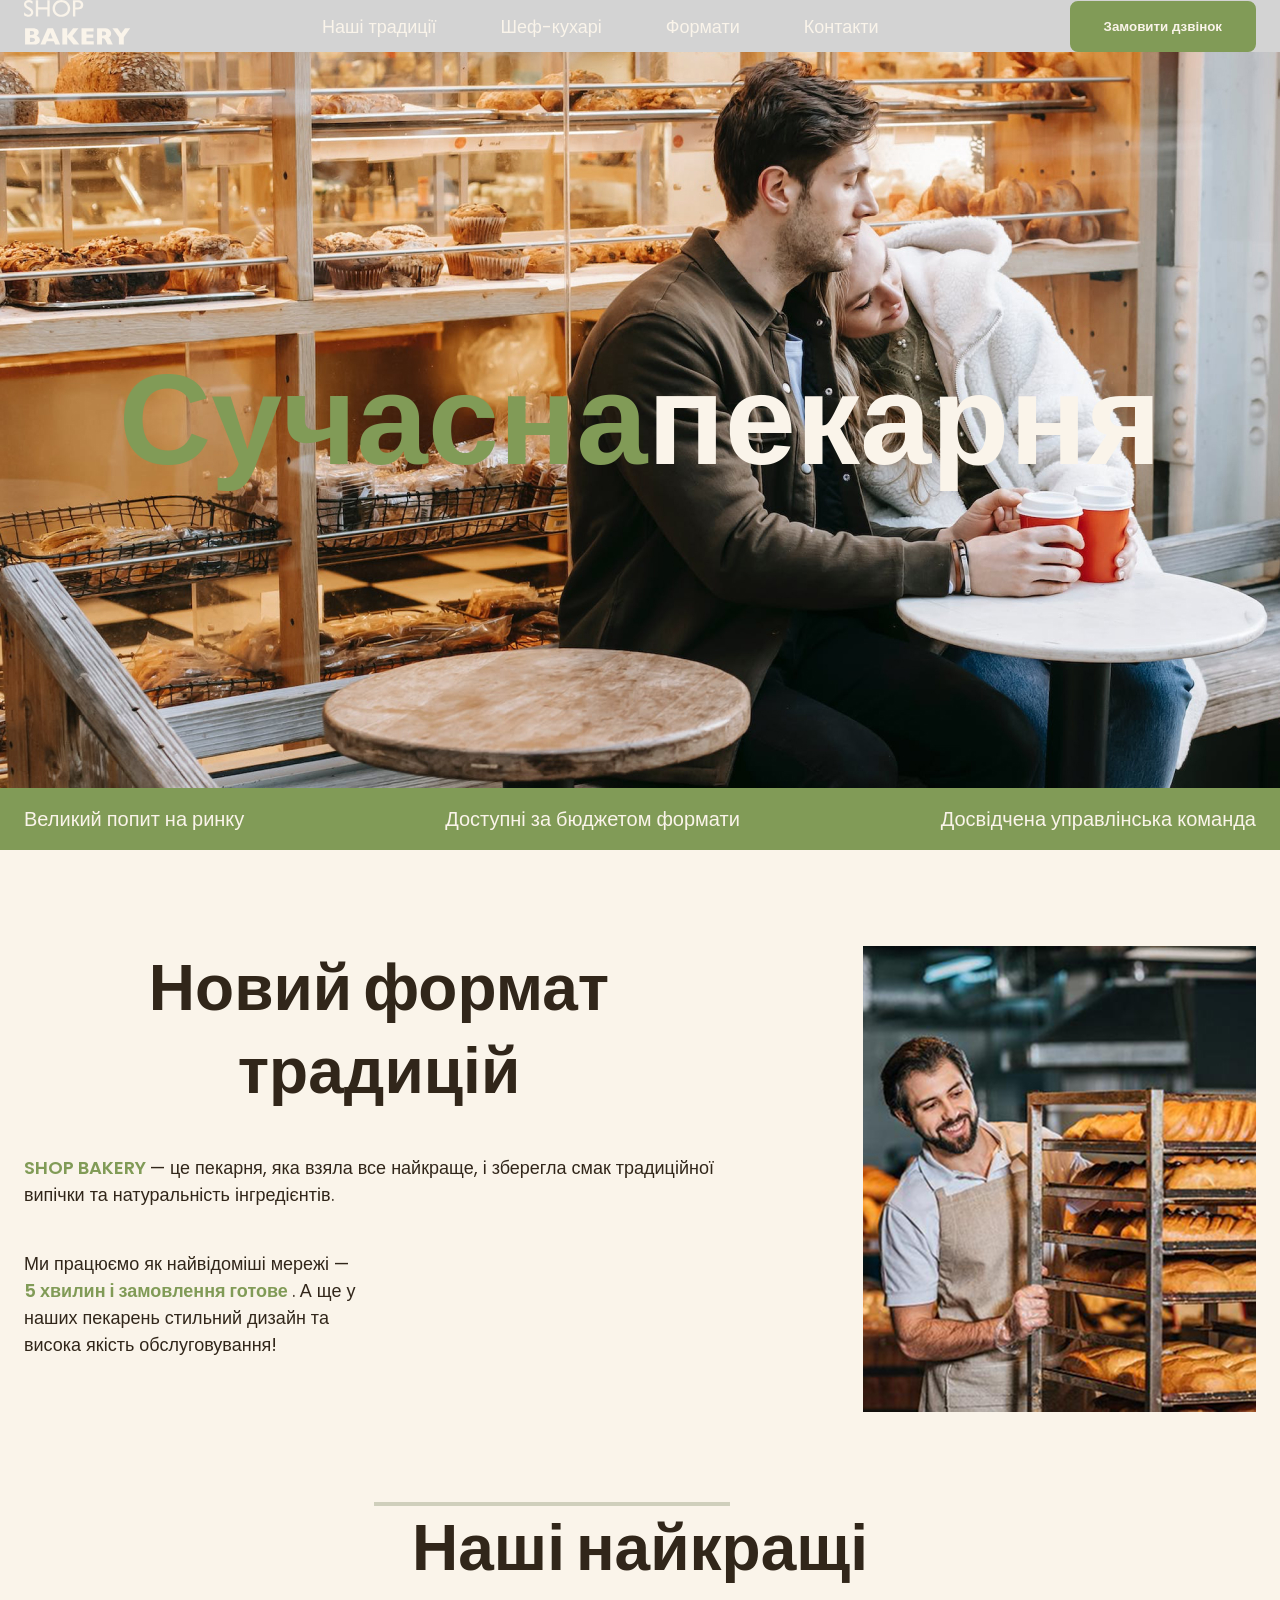
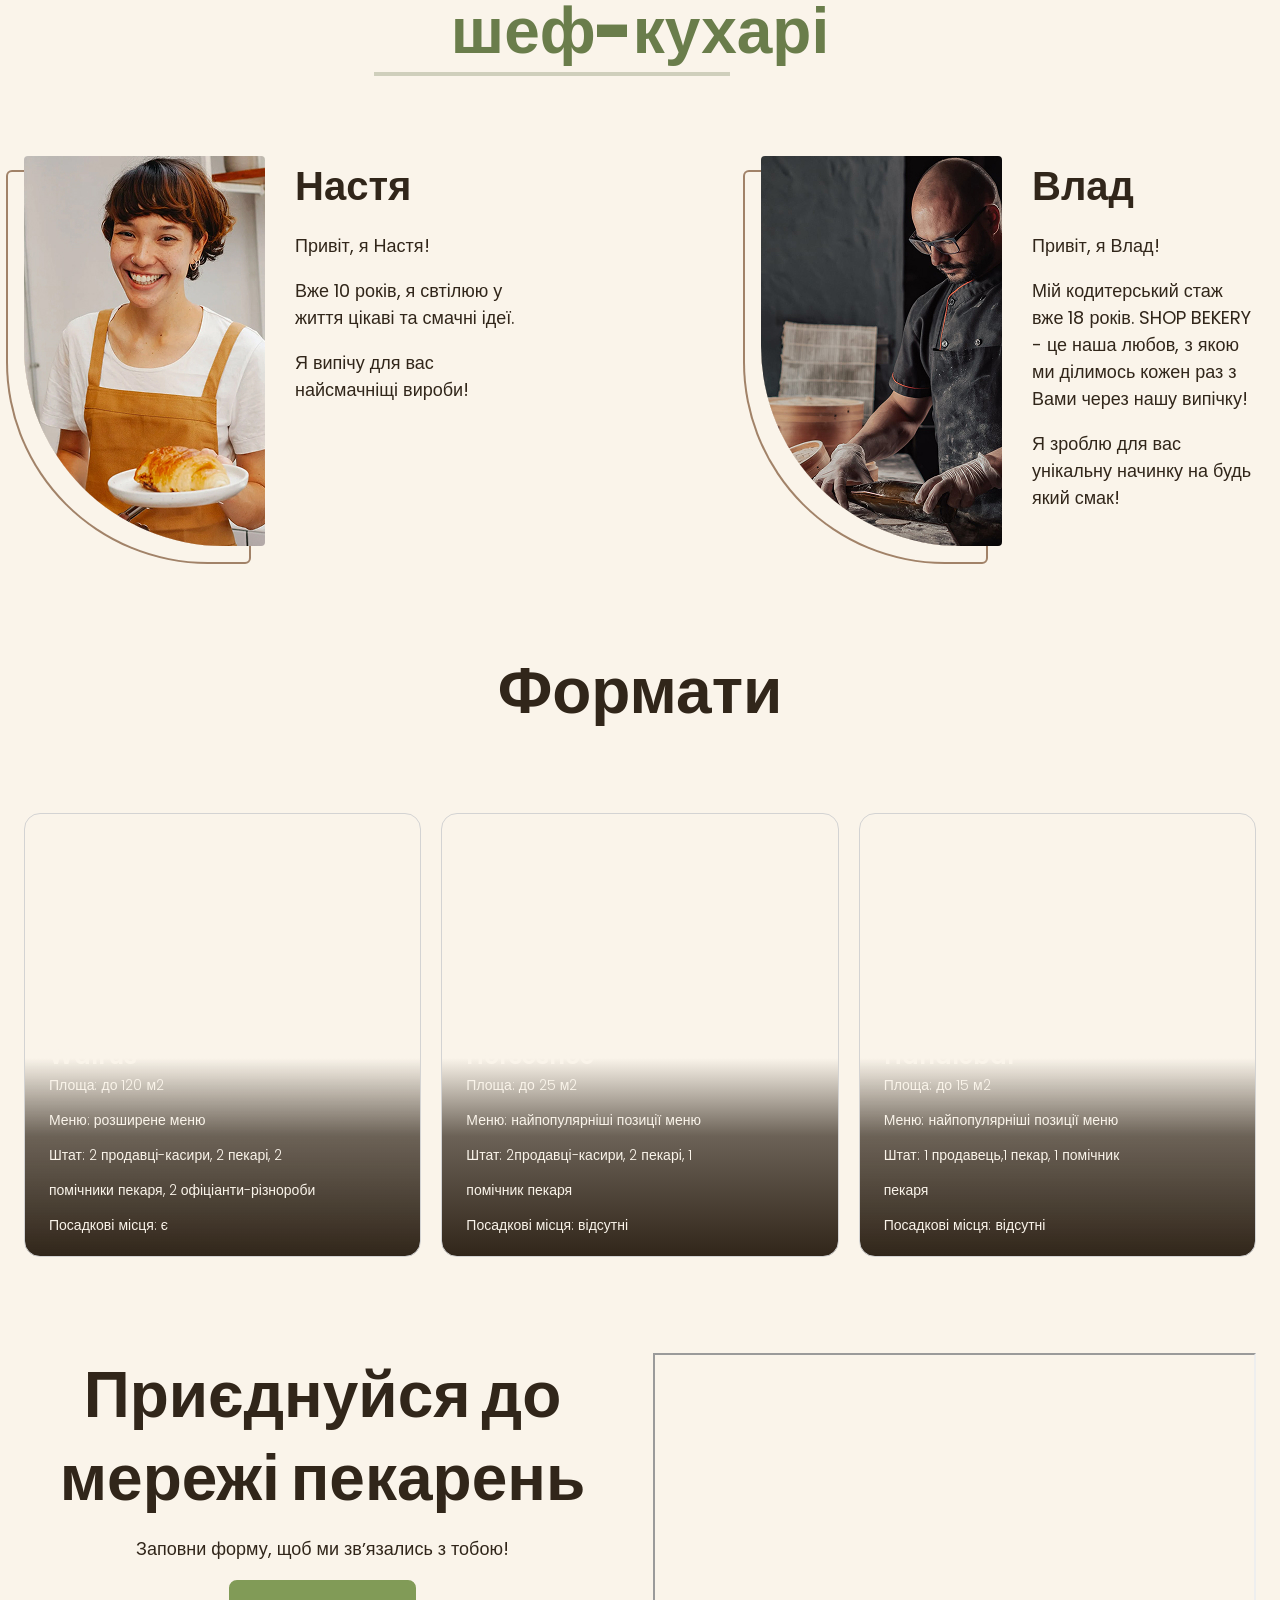
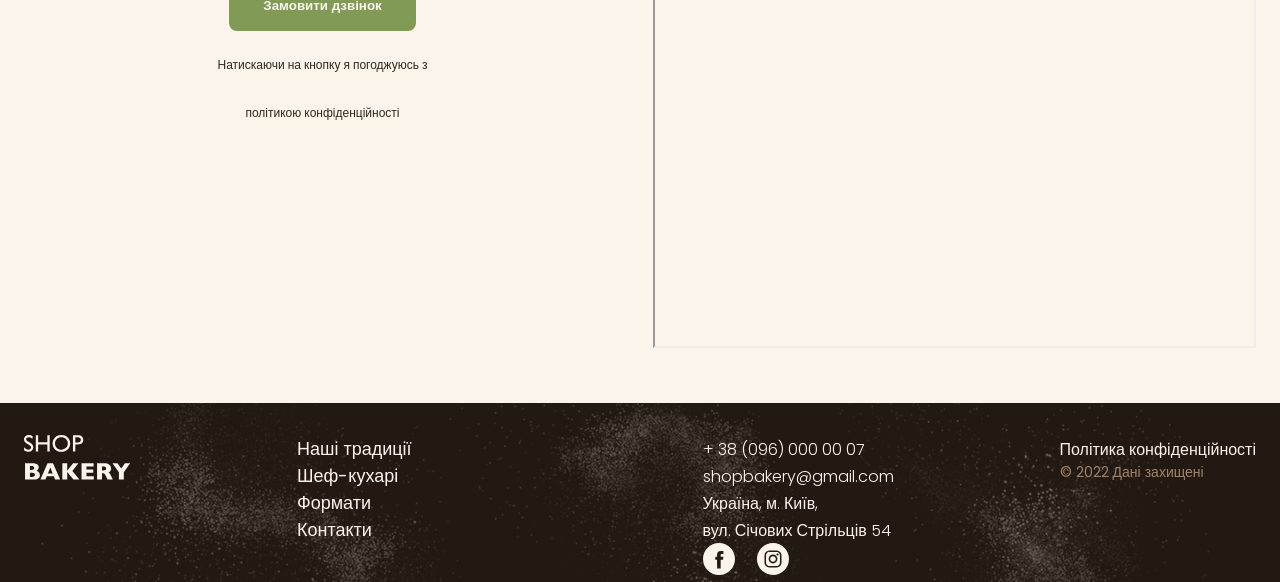
==== commit f16ba787: "new style picture" ====
--- a/index.html
+++ b/index.html
@@ -78,8 +78,8 @@
           <ul class="chefs-list">
             <li class="chef-item">
               <article class="chef">
-                <div class="chef-photo">
-                  <img
+                <div class="chef-photo-group">
+                  <img class="chef-photo"
                     src="./images/image 1561.jpg"
                     alt="фото шеф-кухаря один"
                   />
@@ -94,8 +94,8 @@
             </li>
             <li class="chef-item">
               <article class="chef">
-                <div class="chef-photo">
-                  <img
+                <div class="chef-photo-group">
+                  <img class="chef-photo"
                     src="./images/image 1562.jpg"
                     alt="фото шеф-кухаря два"
                   />
@@ -104,7 +104,7 @@
                   <h3 class="chef-title">Влад</h3>
                   <p>Привіт, я Влад!</p>
                   <p>
-                    Мій кодитерський стаж вже 18 років.SHOP BEKERY - це наша
+                    Мій кодитерський стаж вже 18 років. SHOP BEKERY - це наша
                     любов, з якою ми ділимось кожен раз з Вами через нашу
                     випічку!
                   </p>
--- a/css/styles.css
+++ b/css/styles.css
@@ -37,6 +37,7 @@
     --color-primary-dark: #31261A;
     --color-primary-white: #FAF4EA;
     --color-decore:#CFCFBC;
+    --color-secondary-dark: #A18268;
 }
 
 /* base */
@@ -46,6 +47,7 @@
 
 body {
     color: var(--color-primary-dark);
+        background-color: var(--color-primary-white);
     font-family: "Poppins", sans-serif;
     font-size: 18px;
     font-weight: 400;
@@ -243,7 +245,7 @@
 /*chefs-section*/
  .chefs-list {
     display: flex;
-    gap: 30px;
+    gap: 242px;
  }
  
 .chef{
@@ -275,13 +277,18 @@
 
 .chefs-title {
     margin: 0 auto 80px;
-    max-width: 520px;
+    max-width: 532px;
 }
 
 .chef-title {
     margin-bottom: 16px;
     font-size: 40px;
     font-weight: 600;
+}
+
+.chef-photo{
+    border-radius: 4px 4px 4px 200px;
+    box-shadow: -16px 16px 0px 0px var(--color-primary-white), -16px 16px 0px 2px var(--color-secondary-dark);
 }
 
 /*format-section*/
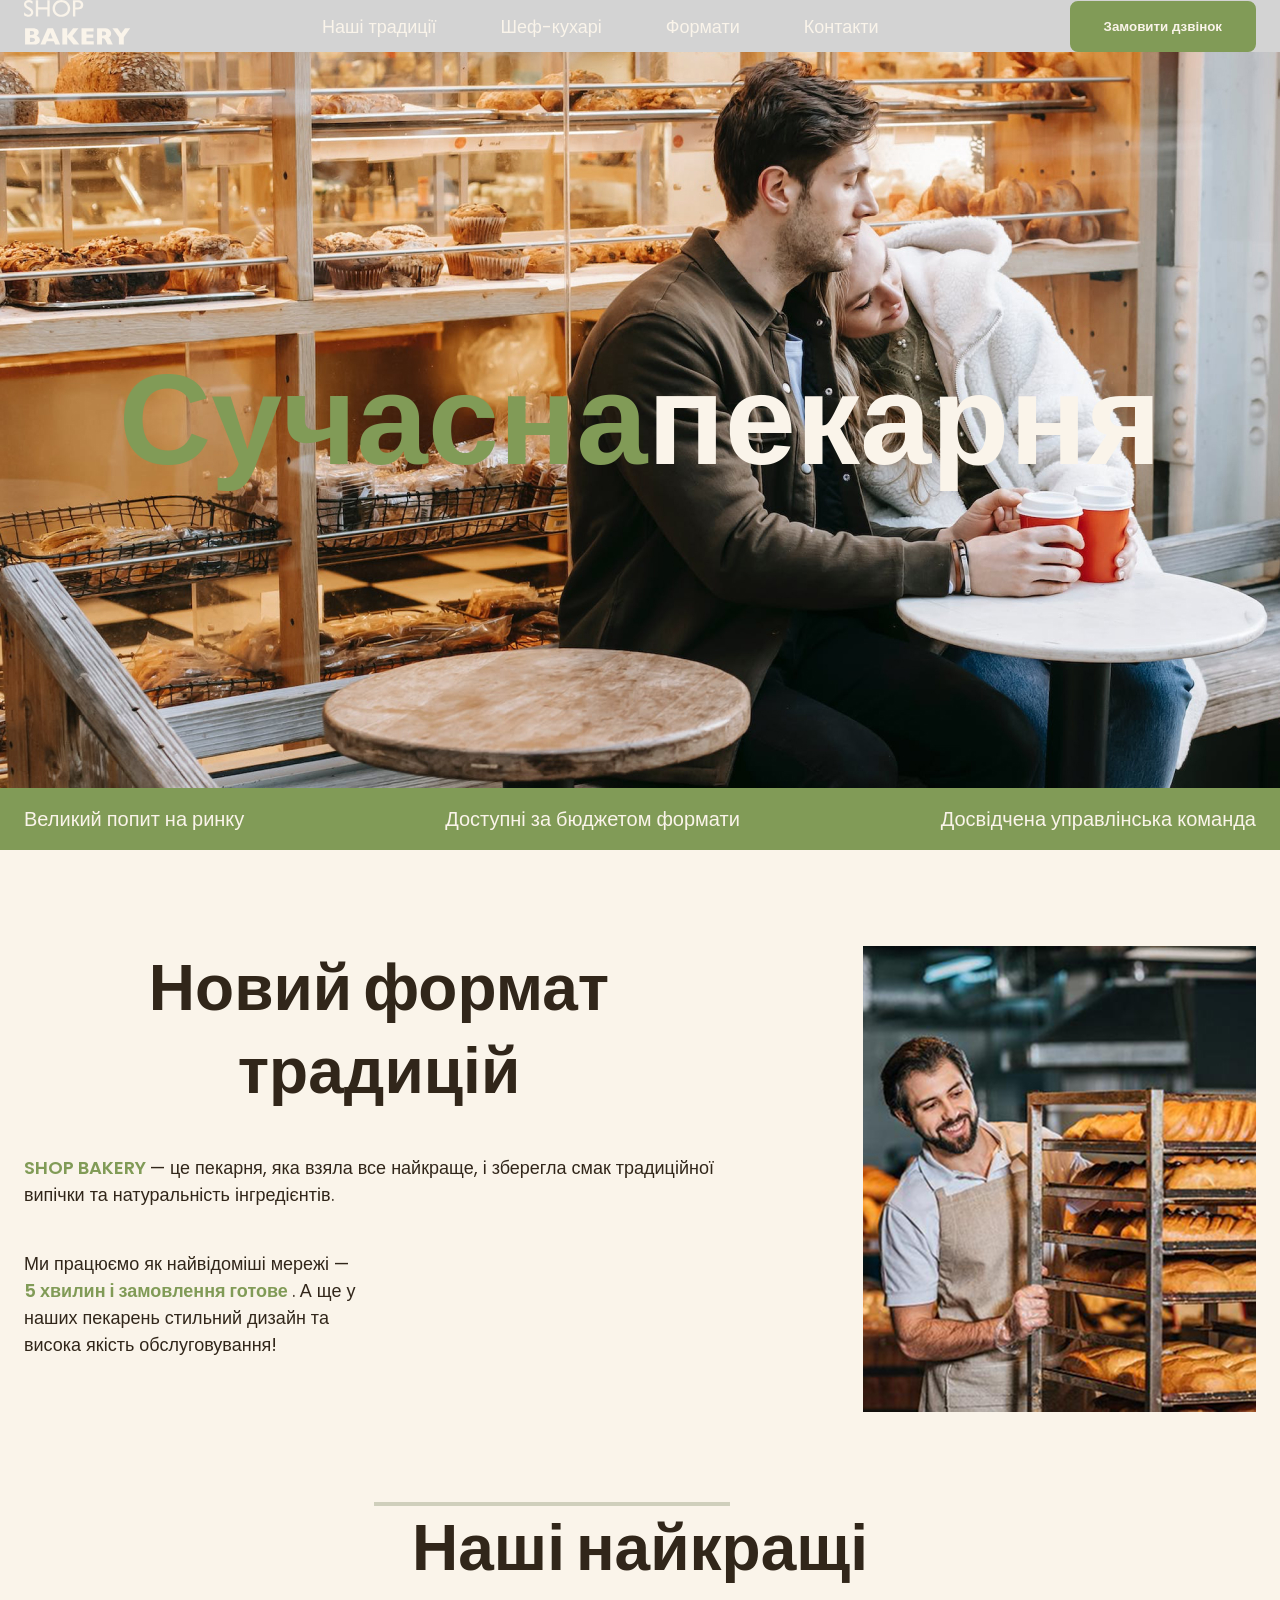
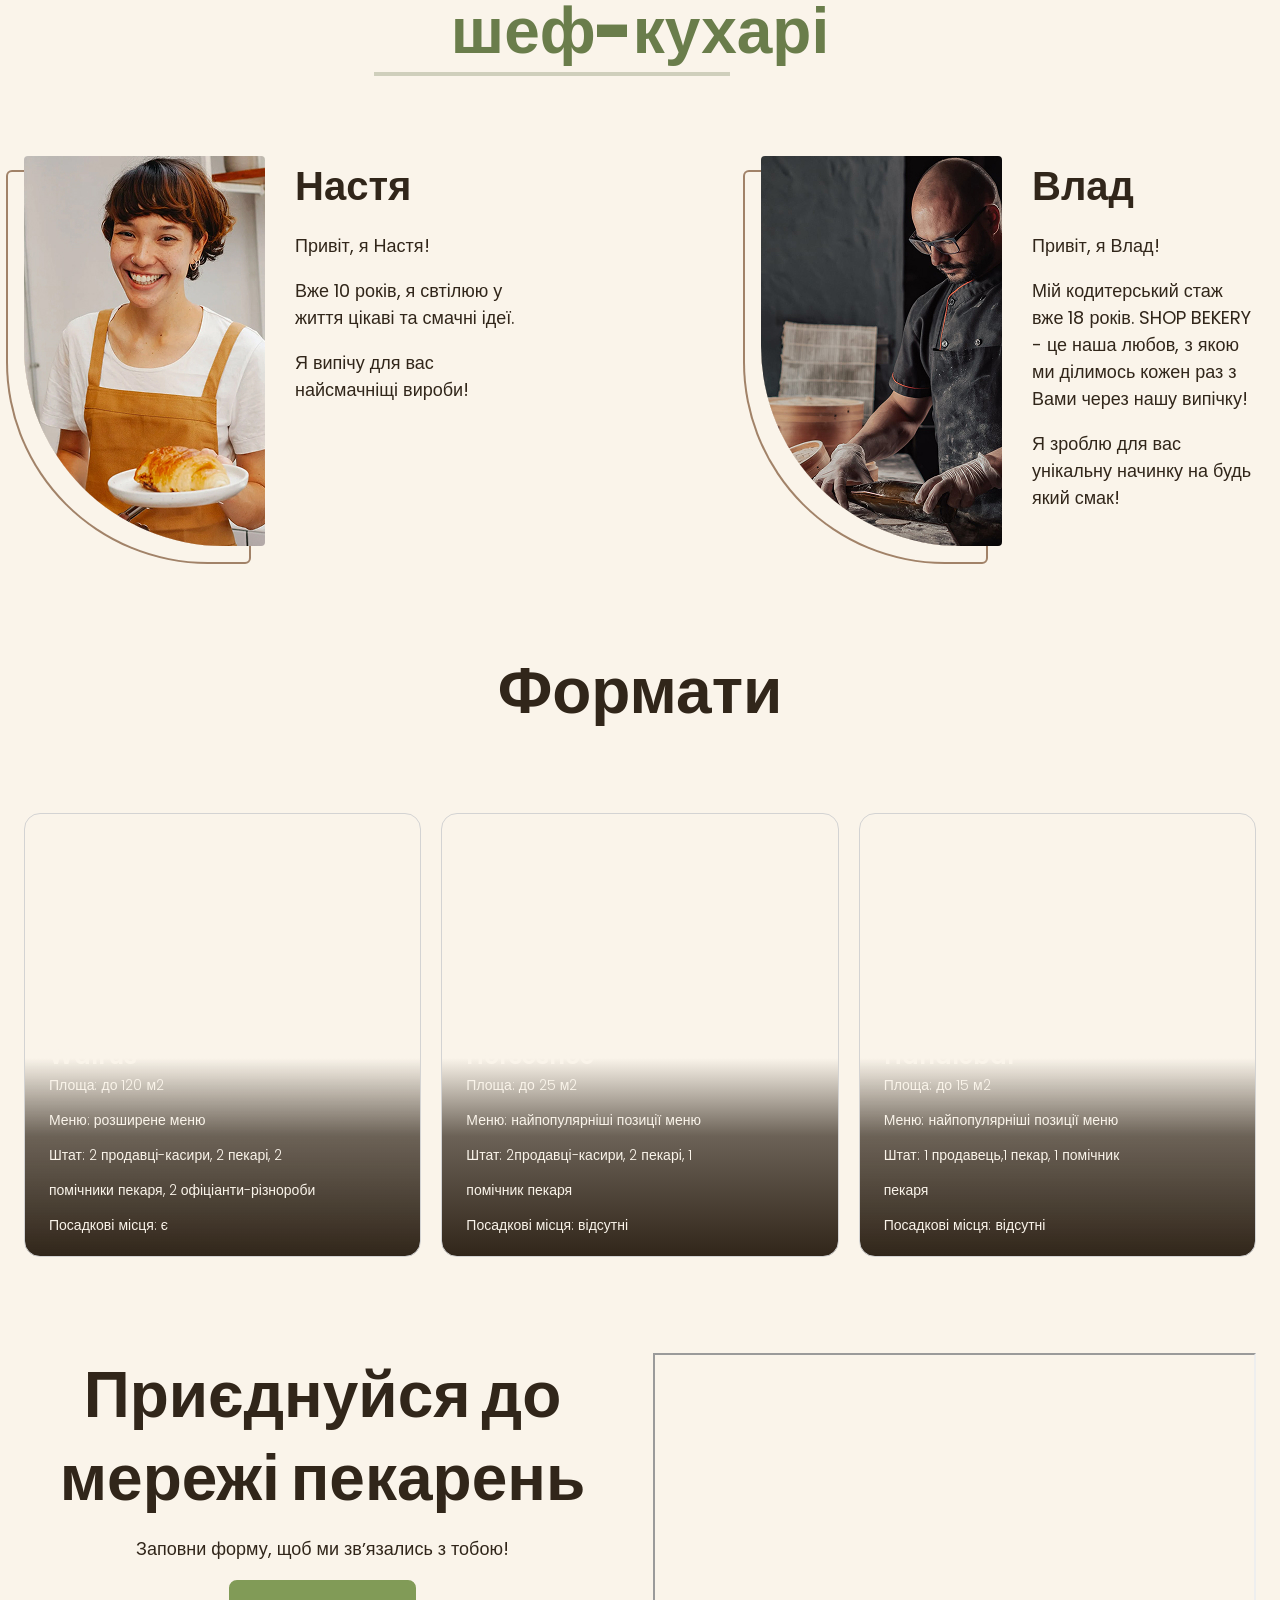
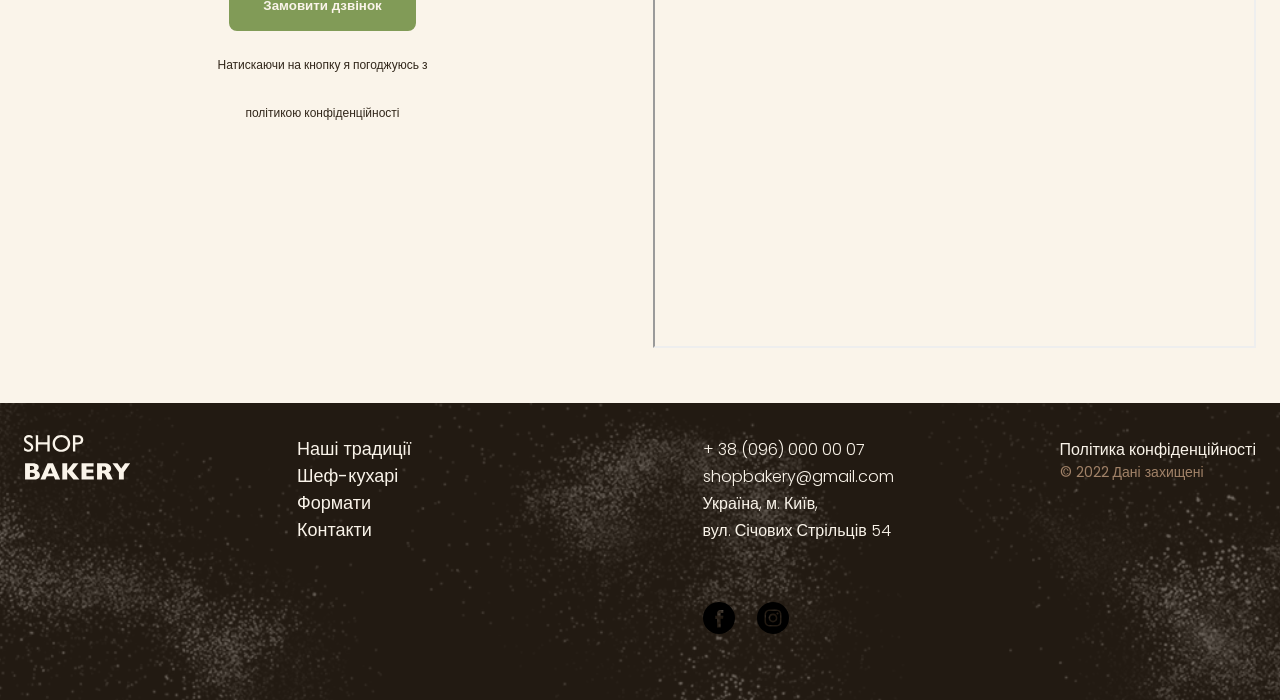
==== commit 81220bb5: "new style graphics" ====
--- a/index.html
+++ b/index.html
@@ -235,18 +235,16 @@
                 <div class="footer-cocial-link">
                   <li>
                     <a href="#">
-                      <img
-                        src="./images/facebook_black_logo_icon_147136 1.svg"
-                        alt="логотип фейсбука"
-                      />
+                     <svg width="32" hight="32">
+                      <use href="./images/icons.svg#icon-facebook"></use>
+                     </svg>
                     </a>
                   </li>
                   <li>
                     <a href="#">
-                      <img
-                        src="./images/instagram_black_logo_icon_147122 1.svg"
-                        alt="логотип інстаграму"
-                      />
+                    <svg width="32" hight="32">
+                      <use href="./images/icons.svg#icon-instagram"></use>
+                    </svg>
                     </a>
                   </li>
                 </div>
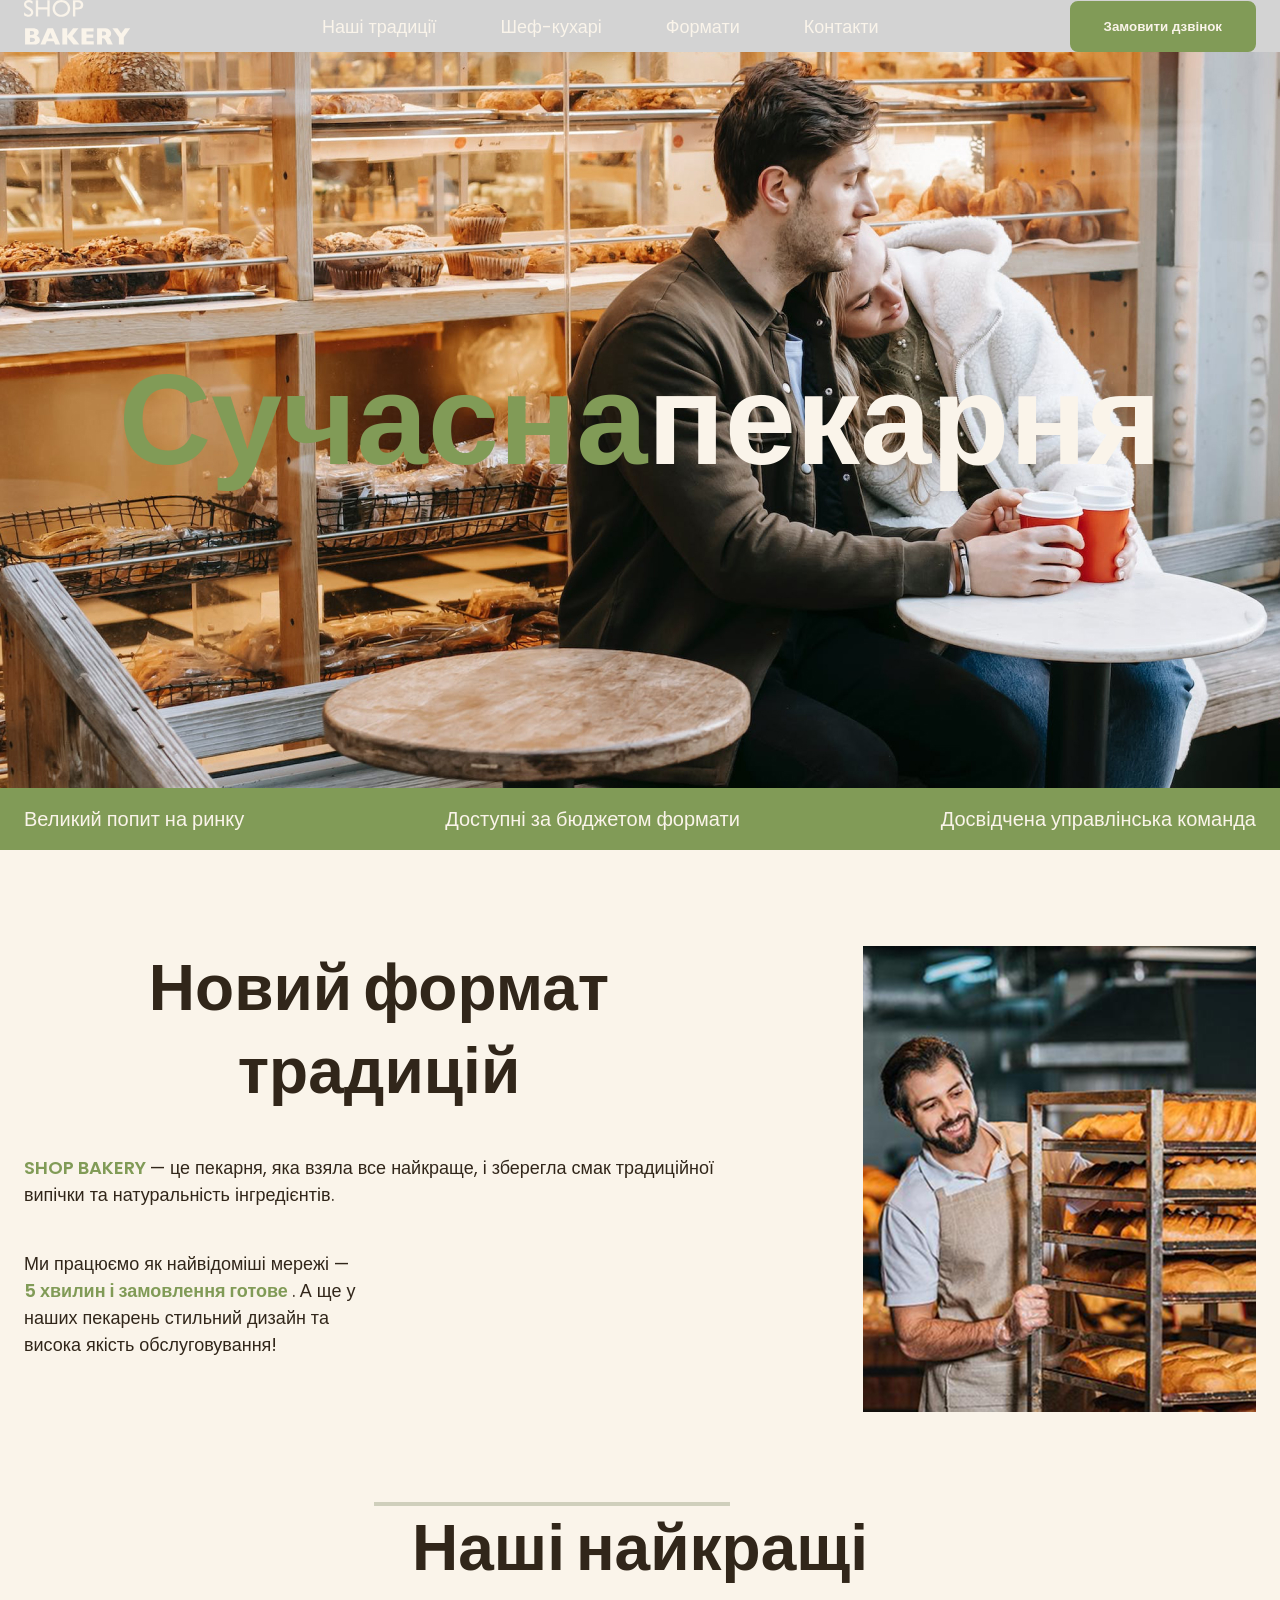
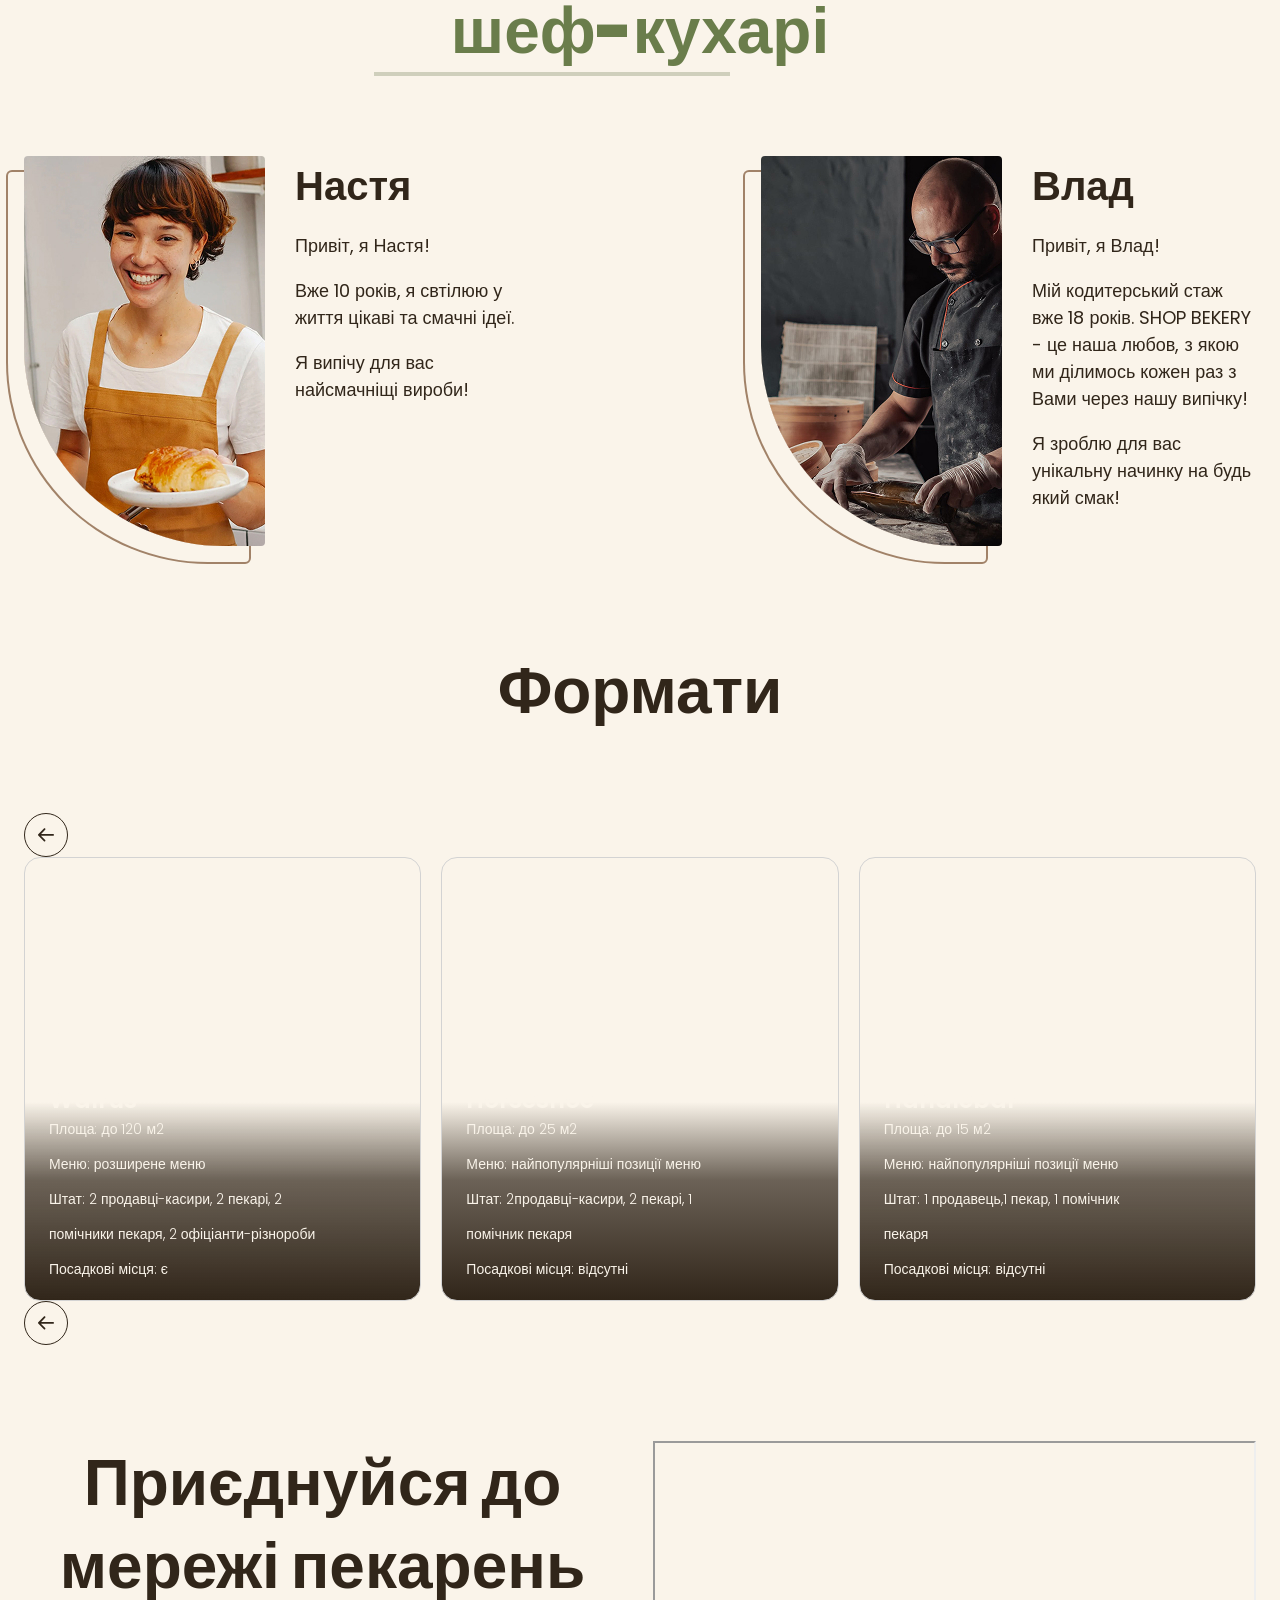
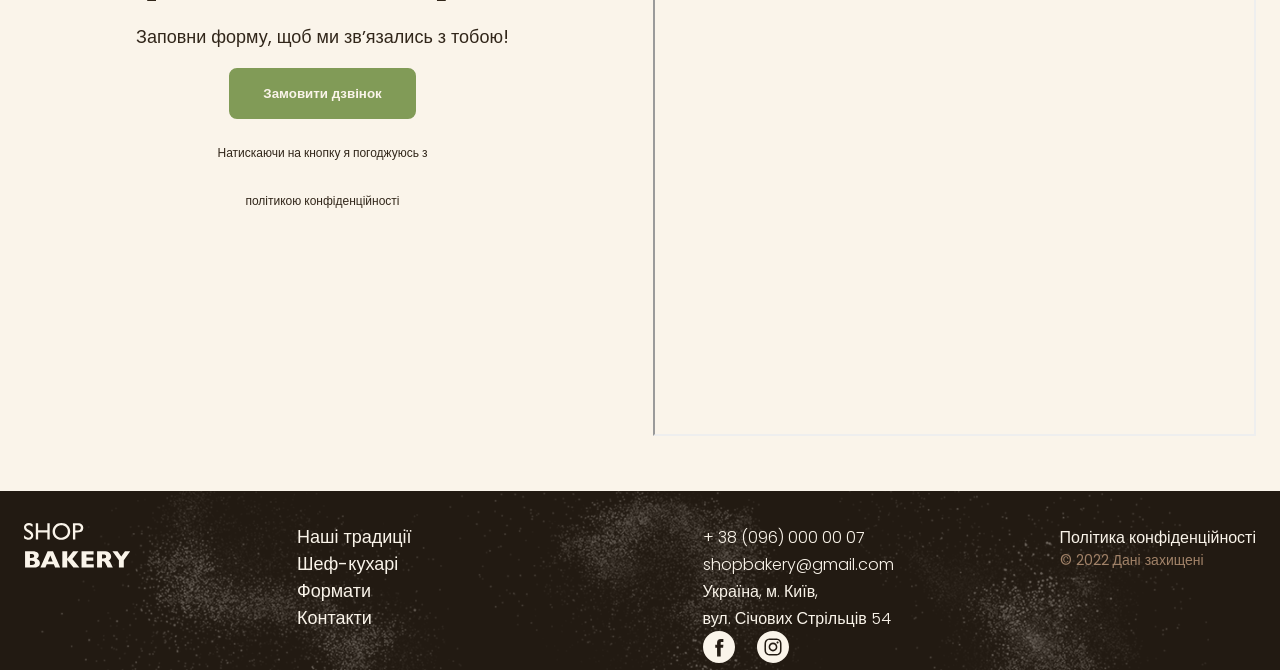
==== commit 5d767d3d: "new style icon" ====
--- a/index.html
+++ b/index.html
@@ -118,6 +118,11 @@
       <section class="section" id="formats-section">
         <div class="container">
           <h2 class="formats-title sections-title">Формати</h2>
+          <button class="carousel-button" type="button">
+            <svg class="carousel-icon" width="16" height="16">
+                      <use href="./images/icons.svg#icon-Arrow"></use>
+                    </svg>
+          </button>
           <ul class="formats-list">
             <li class="format-item">
               <article class="format">
@@ -156,6 +161,11 @@
               </article>
             </li>
           </ul>
+           <button class="carousel-button" type="button">
+            <svg class="carousel-icon" width="16" height="16">
+                      <use href="./images/icons.svg#icon-Arrow"></use>
+                    </svg>
+          </button>
         </div>
       </section>
       <section class="section contacts-section" id="contacts-section">
@@ -235,14 +245,14 @@
                 <div class="footer-cocial-link">
                   <li>
                     <a href="#">
-                     <svg width="32" hight="32">
+                     <svg class="address-icon" width="32" height="32">
                       <use href="./images/icons.svg#icon-facebook"></use>
                      </svg>
                     </a>
                   </li>
                   <li>
                     <a href="#">
-                    <svg width="32" hight="32">
+                    <svg class="address-icon" width="32" height="32">
                       <use href="./images/icons.svg#icon-instagram"></use>
                     </svg>
                     </a>
--- a/css/styles.css
+++ b/css/styles.css
@@ -307,6 +307,31 @@
     flex-basis:calc((100% - 40px) / 3);
 }
 
+.carousel-button{
+   display: flex;
+   align-items: center;
+   justify-content: center;
+   width: 44px;
+   height: 44px;
+   padding: 0px;
+   border-radius: 50%;
+   background-color:transparent;
+   border: 1px solid var(--color-primary-dark);
+   cursor: pointer;
+}
+
+.carousel-icon{
+    fill: var(--color-primary-dark);
+}
+
+.carousel-button:hover {
+    background-color: var(--color-primary-dark);
+}
+
+.carousel-button:hover .carousel-icon{
+    fill: var(--color-primary-white);
+}
+
 .format {
     height: 444px;
     color: var(--color-primary-white);
@@ -387,8 +412,7 @@
 
 .footer-cocial-link {
     display: flex;
-    gap: 22px
-;
+    gap: 22px;
 }
 
 .address-link {
@@ -402,6 +426,14 @@
     color: var(--color-brand);
 }
 
+.address-icon{
+    fill: var(--color-primary-white);
+}
+
+.address-icon:hover {
+    fill: var(--color-brand);
+}
+
 .address-copyright{
     color:#A18268;
     font-size: 14px;
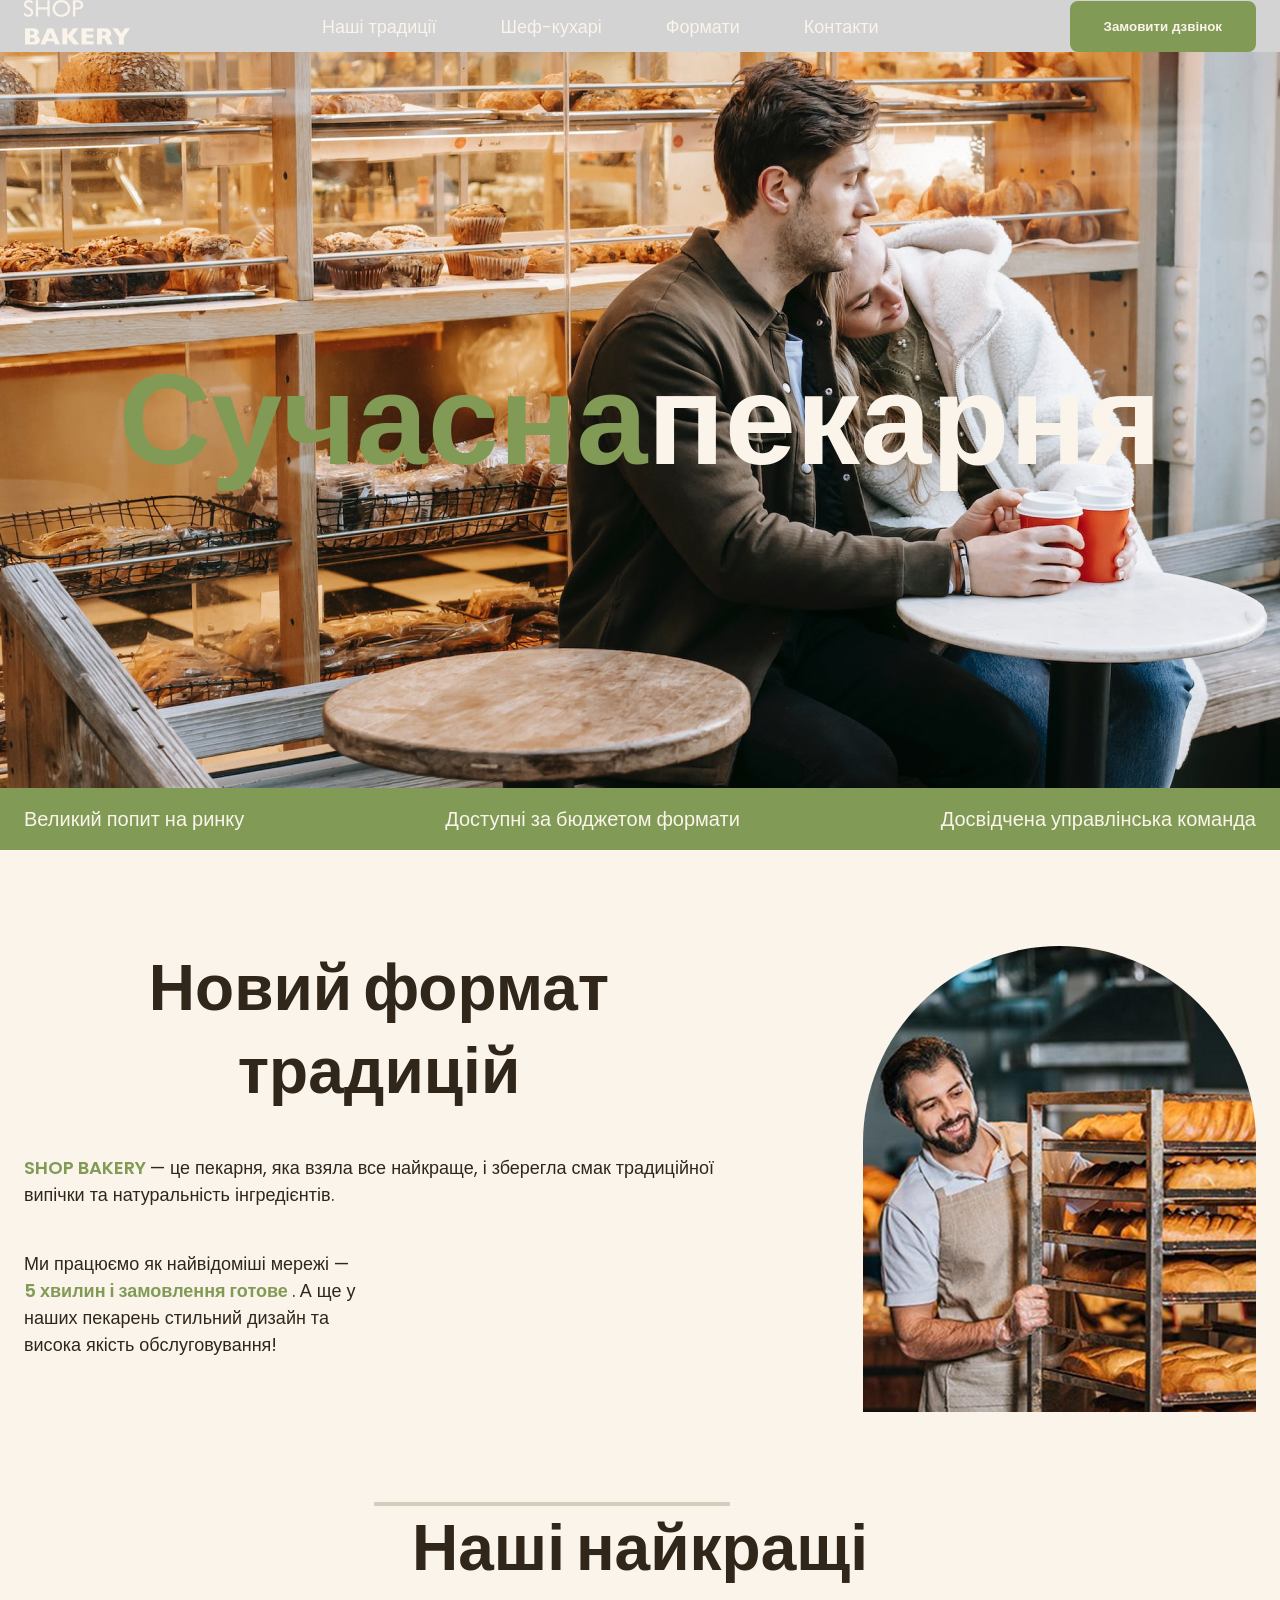
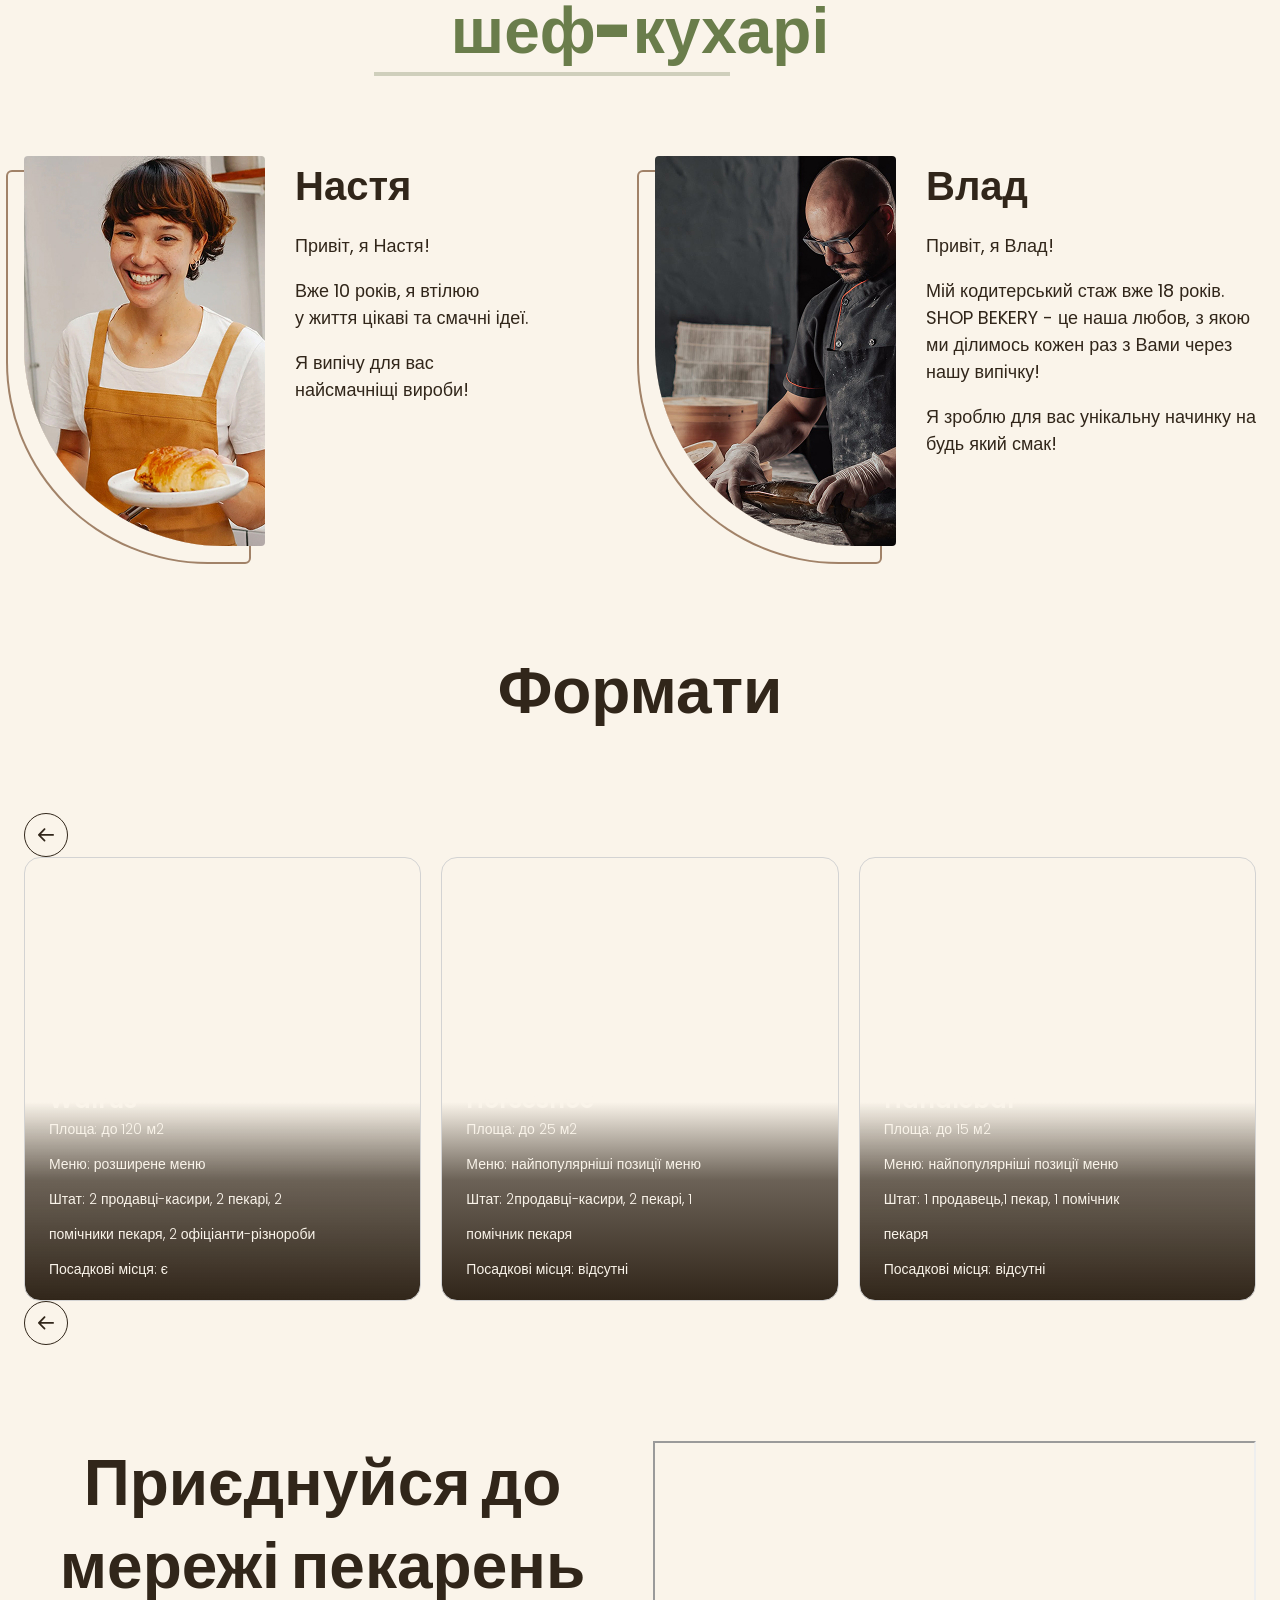
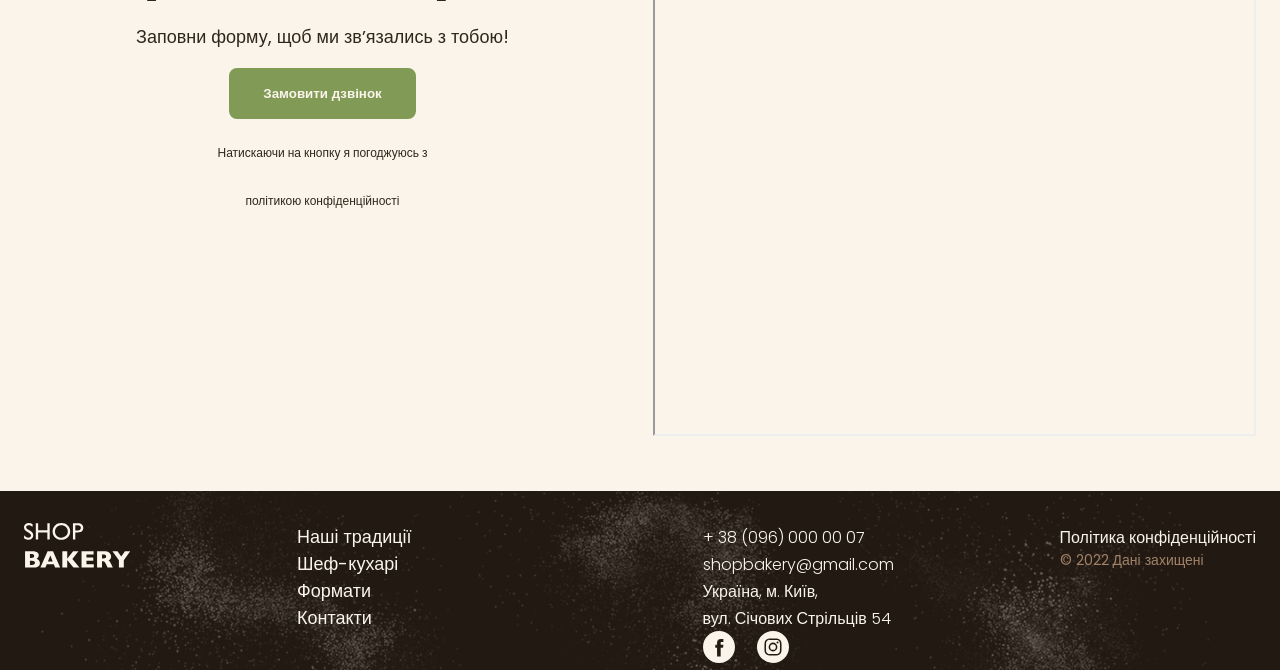
==== commit 14395e39: "new css style" ====
--- a/index.html
+++ b/index.html
@@ -66,7 +66,7 @@
                 обслуговування!
               </p>
             </div>
-            <img src="./images/image 1560.jpg" alt="фото сучасної пекарні" />
+            <img class="traditionals-imeges" src="./images/image 1560.jpg" alt="фото сучасної пекарні" />
           </div>
         </div>
       </section>
@@ -86,9 +86,9 @@
                 </div>
                 <div class="chef-content">
                   <h3 class="chef-title">Настя</h3>
-                  <p>Привіт, я Настя!</p>
-                  <p>Вже 10 років, я свтілюю у життя цікаві та смачні ідеї.</p>
-                  <p>Я випічу для вас найсмачніщі вироби!</p>
+                  <p class="chef-text">Привіт, я Настя!</p>
+                  <p class="chef-text">Вже 10 років, я втілюю <br> у життя цікаві та смачні ідеї.</p>
+                  <p class="chef-text">Я випічу для вас <br> найсмачніщі вироби!</p>
                 </div>
               </article>
             </li>
@@ -102,13 +102,13 @@
                 </div>
                 <div class="chef-content">
                   <h3 class="chef-title">Влад</h3>
-                  <p>Привіт, я Влад!</p>
-                  <p>
+                  <p class="chef-text">Привіт, я Влад!</p>
+                  <p class="chef-text">
                     Мій кодитерський стаж вже 18 років. SHOP BEKERY - це наша
                     любов, з якою ми ділимось кожен раз з Вами через нашу
                     випічку!
                   </p>
-                  <p>Я зроблю для вас унікальну начинку на будь який смак!</p>
+                  <p class="chef-text">Я зроблю для вас унікальну начинку на будь який смак!</p>
                 </div>
               </article>
             </li>
@@ -119,7 +119,7 @@
         <div class="container">
           <h2 class="formats-title sections-title">Формати</h2>
           <button class="carousel-button" type="button">
-            <svg class="carousel-icon" width="16" height="16">
+            <svg width="16" height="16">
                       <use href="./images/icons.svg#icon-Arrow"></use>
                     </svg>
           </button>
@@ -162,7 +162,7 @@
             </li>
           </ul>
            <button class="carousel-button" type="button">
-            <svg class="carousel-icon" width="16" height="16">
+            <svg width="16" height="16">
                       <use href="./images/icons.svg#icon-Arrow"></use>
                     </svg>
           </button>
--- a/css/styles.css
+++ b/css/styles.css
@@ -242,10 +242,14 @@
   margin-bottom: 52px;
 }
 
+.traditionals-imeges{
+    border-radius:400px 400px 0px 0px;
+}
+
 /*chefs-section*/
  .chefs-list {
     display: flex;
-    gap: 242px;
+    gap: 30px;
  }
  
 .chef{
@@ -254,11 +258,7 @@
 }
 
 .chef-item {
-   flex-basis:calc((100%-30px) /2);
-}
-
-.chef-content {
-    max-width: 334px;
+   flex-basis:calc((100% - 30px) /2);
 }
 
 .chefs-title::before{
@@ -311,6 +311,7 @@
    display: flex;
    align-items: center;
    justify-content: center;
+   fill: var(--color-primary-dark);
    width: 44px;
    height: 44px;
    padding: 0px;
@@ -320,15 +321,8 @@
    cursor: pointer;
 }
 
-.carousel-icon{
-    fill: var(--color-primary-dark);
-}
-
 .carousel-button:hover {
     background-color: var(--color-primary-dark);
-}
-
-.carousel-button:hover .carousel-icon{
     fill: var(--color-primary-white);
 }
 
